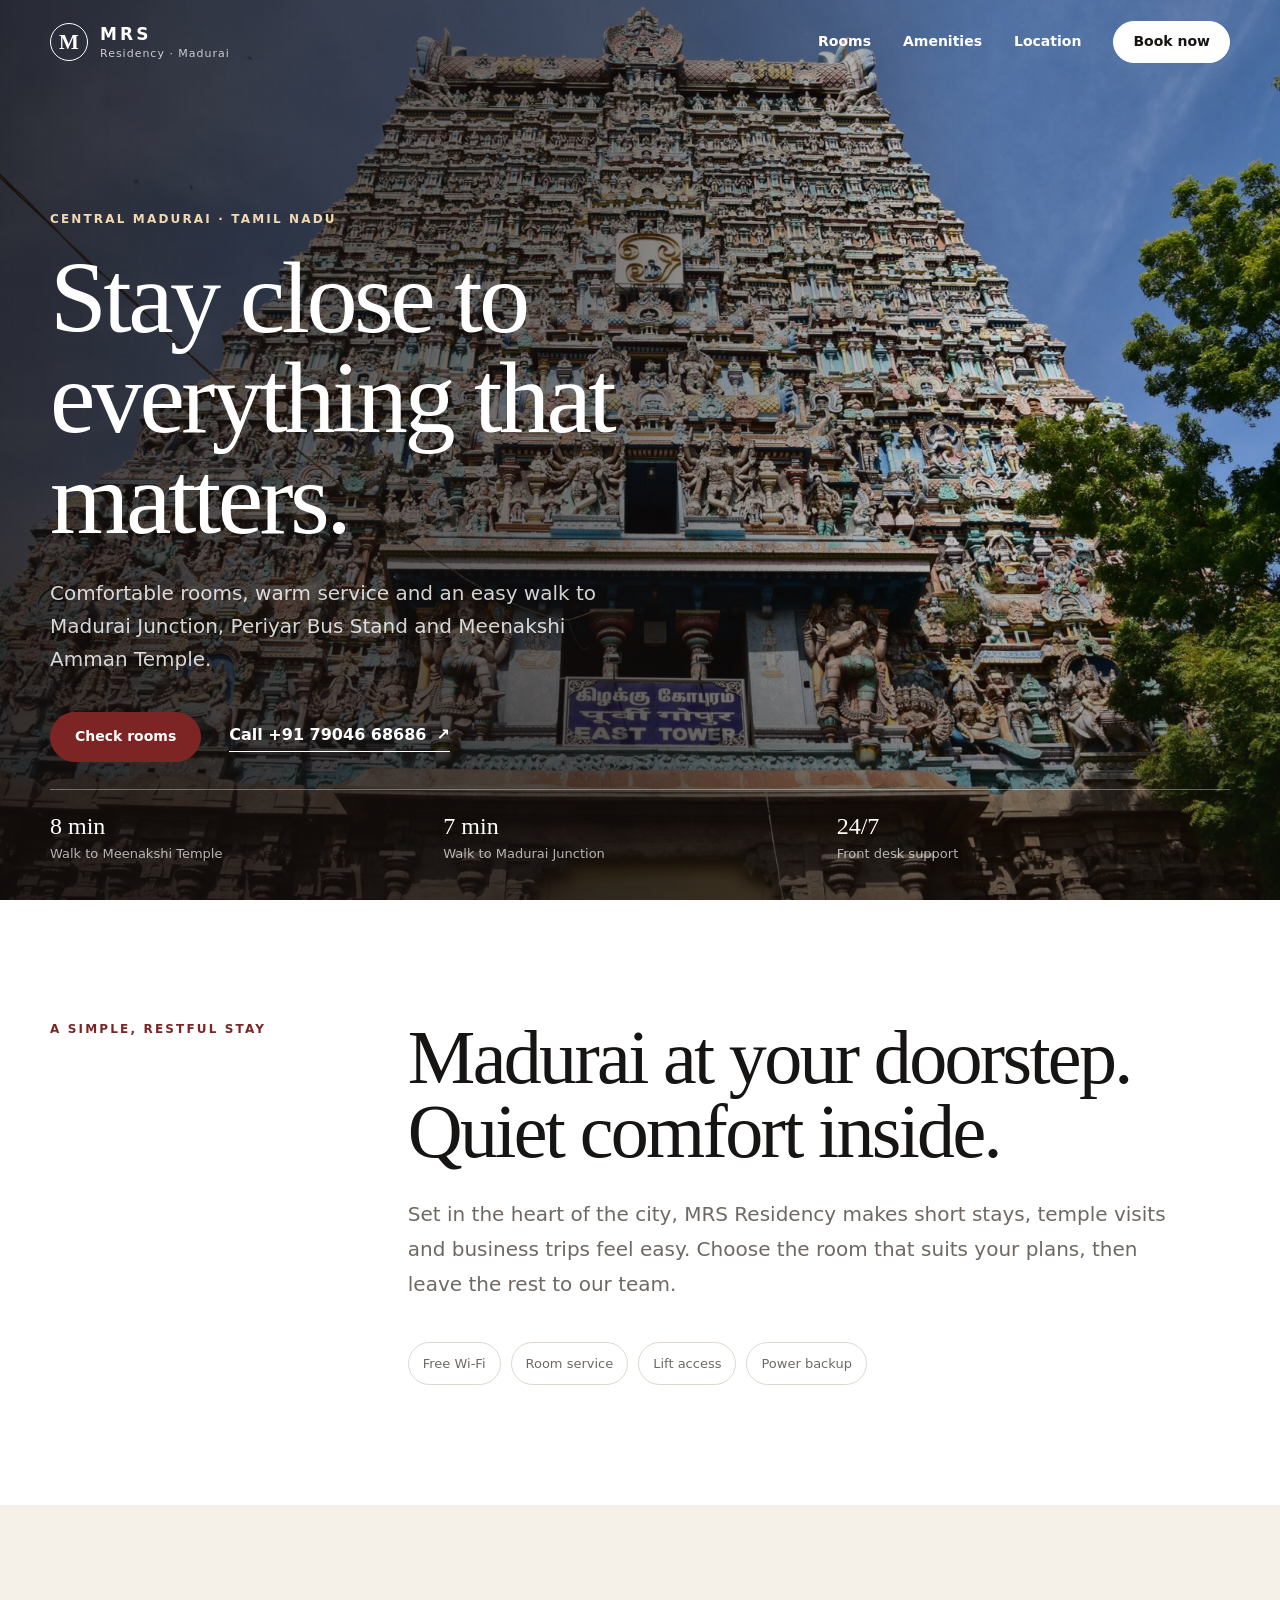
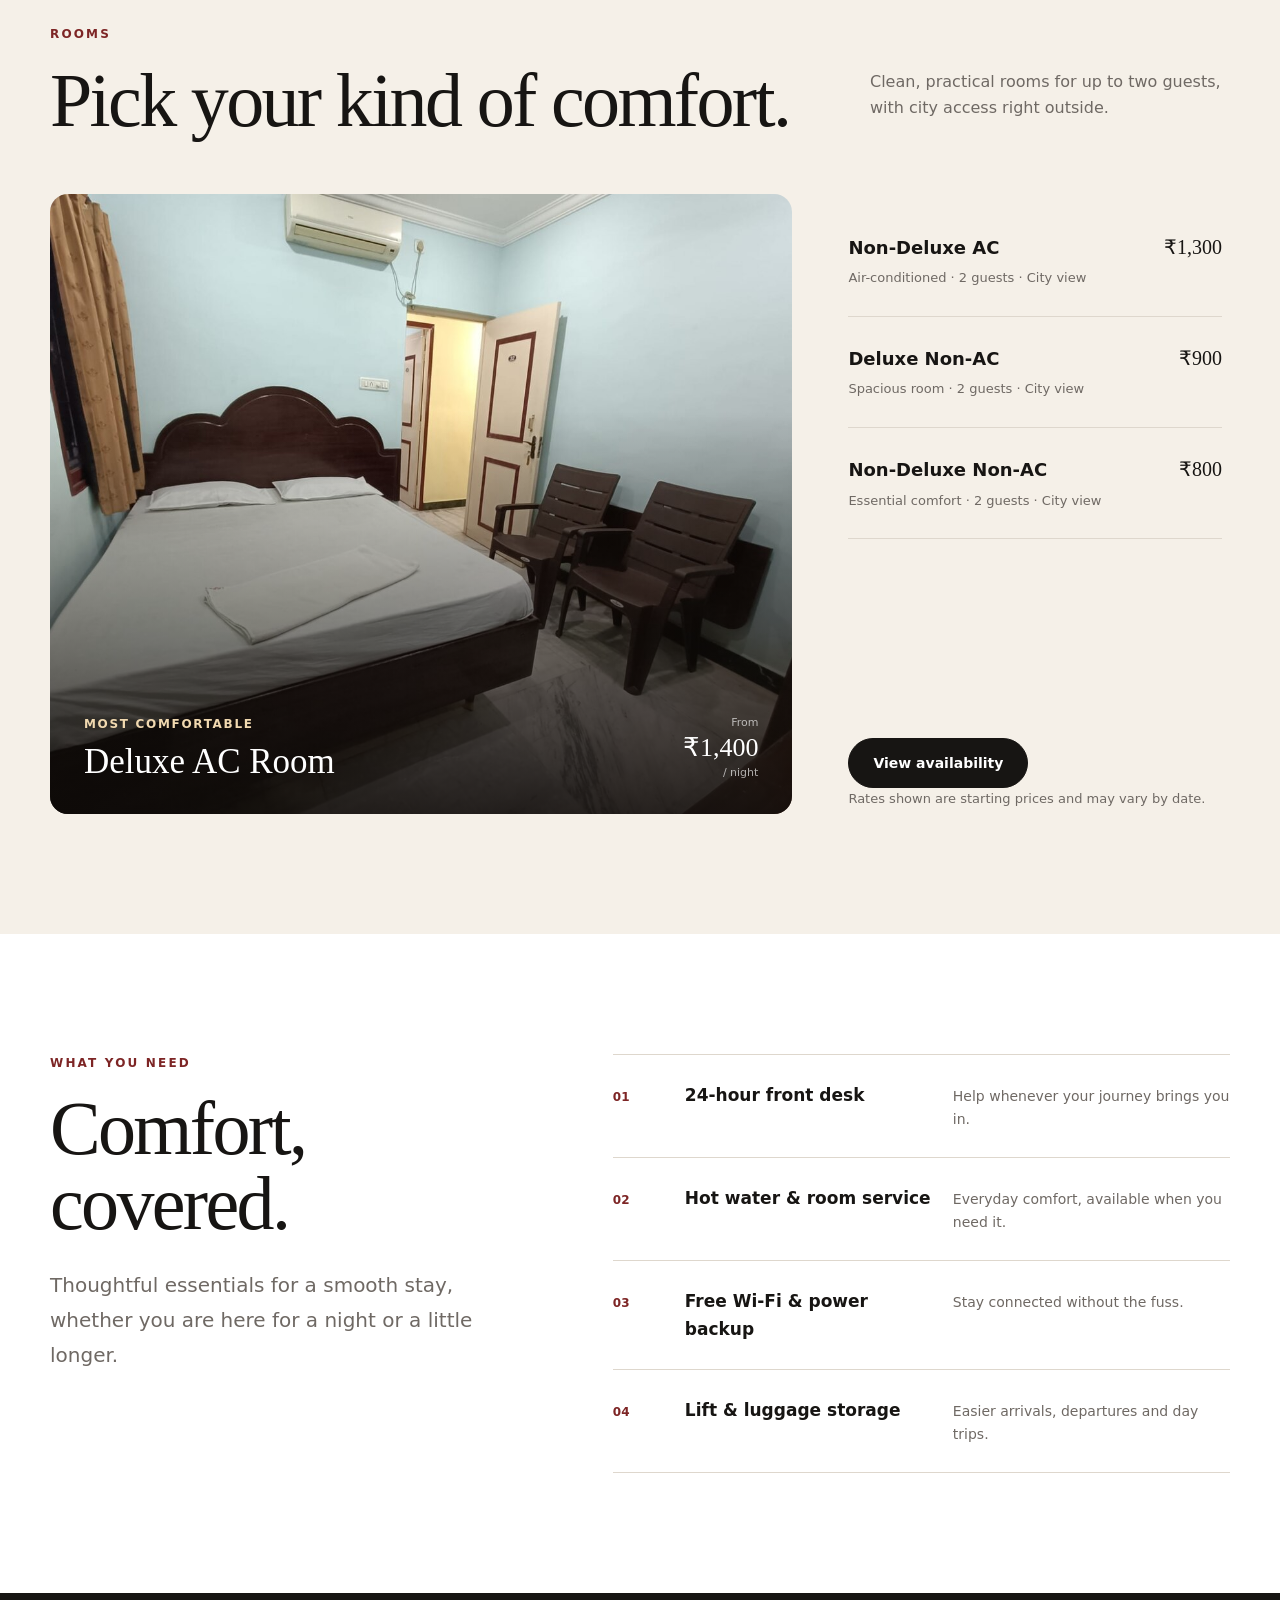
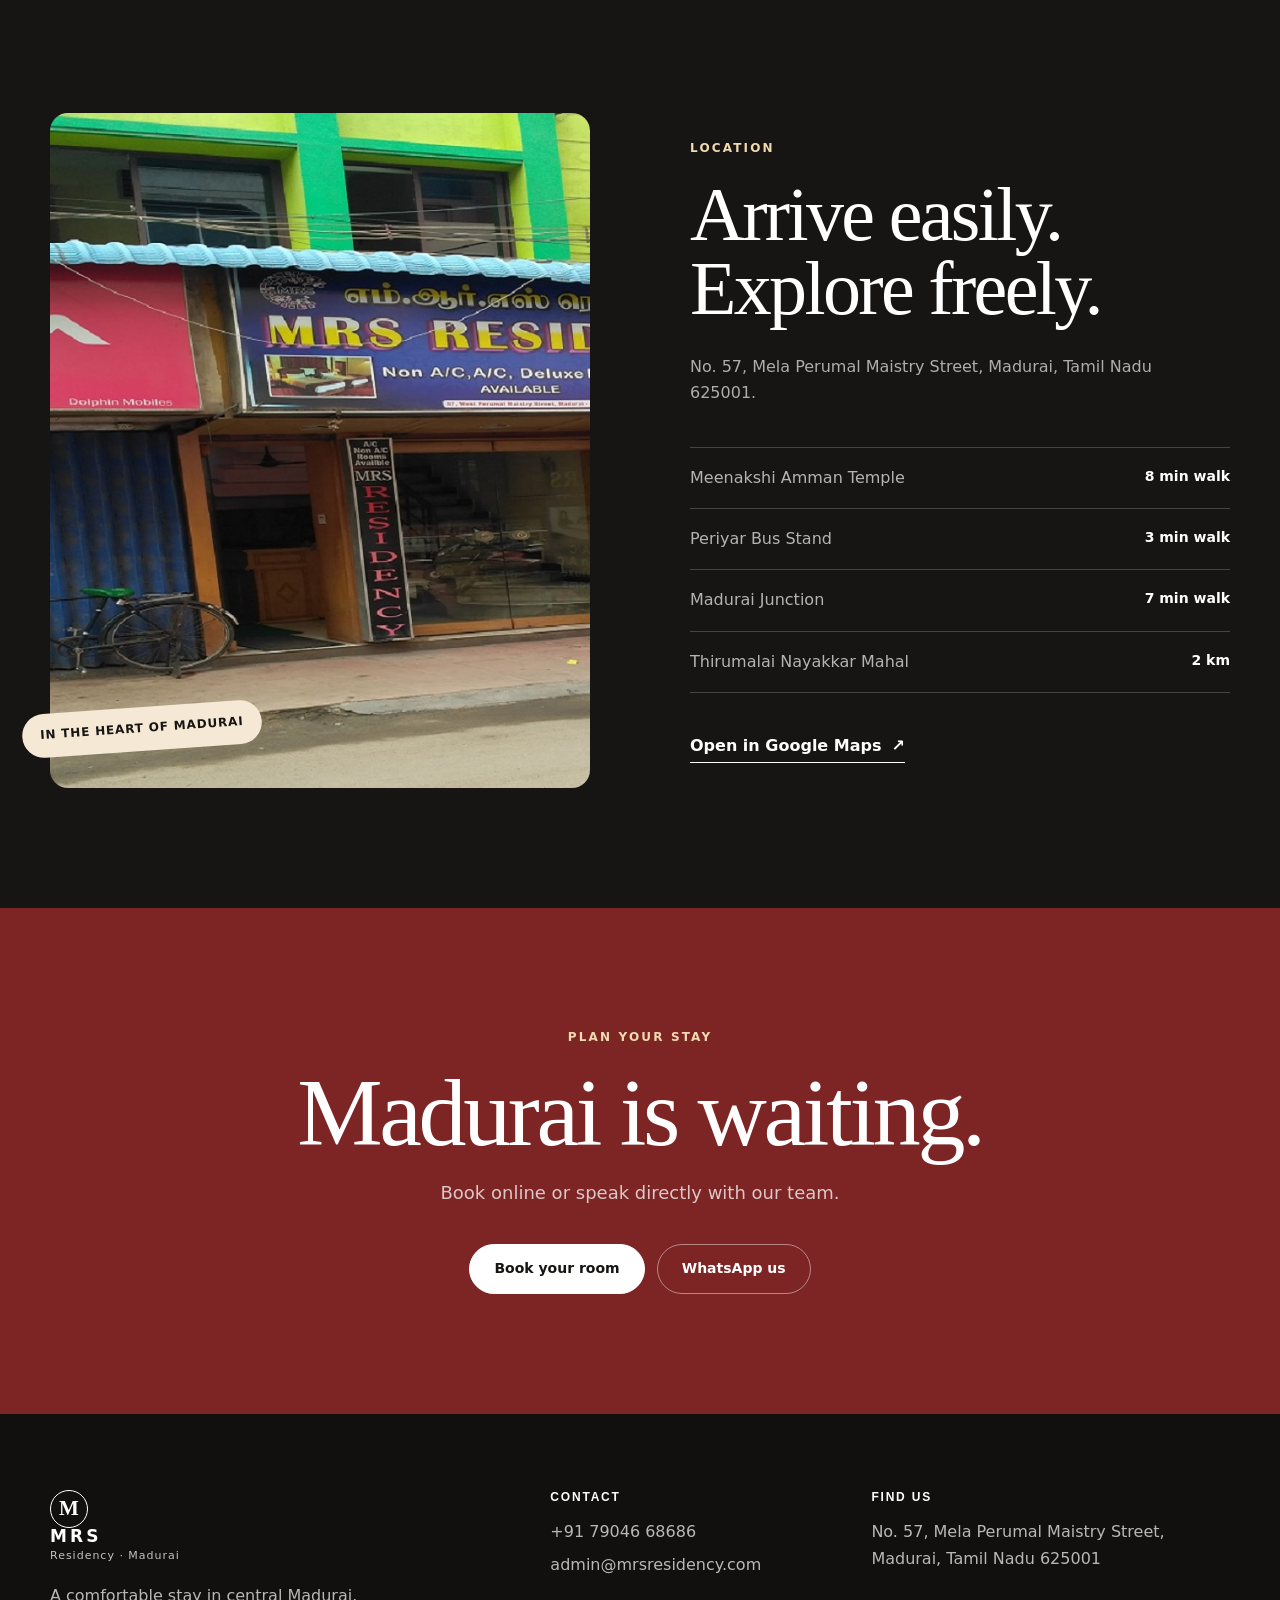
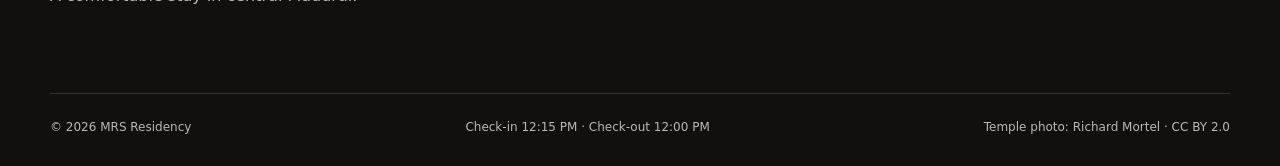
==== index.html @ 4eecc156 "Initial commit: MRS Residency website" ====
<!doctype html>
<html lang="en-IN">
<head>
  <meta charset="utf-8">
  <meta name="viewport" content="width=device-width, initial-scale=1">
  <title>MRS Residency Madurai | Hotel Near Meenakshi Temple & Railway Station</title>
  <meta name="description" content="Stay at MRS Residency in central Madurai, close to Meenakshi Amman Temple, Madurai Junction and Periyar Bus Stand. Comfortable AC and non-AC rooms with 24-hour front desk support.">
  <meta name="robots" content="index, follow, max-image-preview:large">
  <meta name="theme-color" content="#7d2525">
  <script>document.documentElement.classList.add('js')</script>
  <link rel="canonical" href="https://mrs-residency-madurai.vercel.app/">
  <link rel="preload" href="assets/madurai-temple.jpg" as="image" fetchpriority="high">
  <link rel="stylesheet" href="styles.css">
  <link rel="icon" type="image/svg+xml" href="data:image/svg+xml,%3Csvg xmlns='http://www.w3.org/2000/svg' viewBox='0 0 64 64'%3E%3Crect width='64' height='64' rx='14' fill='%237d2525'/%3E%3Cpath d='M14 45V19h7l11 15 11-15h7v26h-8V31L32 44 22 31v14z' fill='%23f6e9cd'/%3E%3C/svg%3E">
  <meta property="og:type" content="website">
  <meta property="og:title" content="MRS Residency Madurai">
  <meta property="og:description" content="A comfortable, convenient stay in the heart of Madurai.">
  <meta property="og:url" content="https://mrs-residency-madurai.vercel.app/">
  <meta name="twitter:card" content="summary">
  <script type="application/ld+json">
  {
    "@context": "https://schema.org",
    "@type": "Hotel",
    "name": "MRS Residency",
    "url": "https://mrs-residency-madurai.vercel.app/",
    "telephone": "+91-79046-68686",
    "email": "admin@mrsresidency.com",
    "priceRange": "₹800–₹1400",
    "address": {
      "@type": "PostalAddress",
      "streetAddress": "No. 57, Mela Perumal Maistry Street",
      "addressLocality": "Madurai",
      "addressRegion": "Tamil Nadu",
      "postalCode": "625001",
      "addressCountry": "IN"
    },
    "amenityFeature": [
      {"@type":"LocationFeatureSpecification","name":"Free Wi-Fi","value":true},
      {"@type":"LocationFeatureSpecification","name":"24-hour front desk","value":true},
      {"@type":"LocationFeatureSpecification","name":"Room service","value":true},
      {"@type":"LocationFeatureSpecification","name":"Power backup","value":true}
    ],
    "checkinTime": "12:15",
    "checkoutTime": "12:00"
  }
  </script>
</head>
<body>
  <a class="skip-link" href="#main">Skip to content</a>

  <header class="site-header" data-header>
    <div class="container nav-wrap">
      <a class="brand" href="#top" aria-label="MRS Residency home">
        <span class="brand-mark" aria-hidden="true">M</span>
        <span><strong>MRS</strong><small>Residency · Madurai</small></span>
      </a>
      <button class="menu-toggle" type="button" aria-expanded="false" aria-controls="site-nav">
        <span class="sr-only">Open menu</span>
        <span></span><span></span>
      </button>
      <nav id="site-nav" class="site-nav" aria-label="Main navigation">
        <a href="#rooms">Rooms</a>
        <a href="#amenities">Amenities</a>
        <a href="#location">Location</a>
        <a class="button button-small" href="https://bookings.mrsresidency.com" target="_blank" rel="noopener">Book now</a>
      </nav>
    </div>
  </header>

  <main id="main">
    <section id="top" class="hero" aria-labelledby="hero-title">
      <img class="hero-image" src="assets/madurai-temple.jpg" alt="Meenakshi Amman Temple in Madurai" width="1800" height="1198" fetchpriority="high">
      <div class="hero-shade"></div>
      <div class="container hero-content">
        <p class="eyebrow">Central Madurai · Tamil Nadu</p>
        <h1 id="hero-title">Stay close to<br>everything that matters.</h1>
        <p class="hero-copy">Comfortable rooms, warm service and an easy walk to Madurai Junction, Periyar Bus Stand and Meenakshi Amman Temple.</p>
        <div class="hero-actions">
          <a class="button" href="https://bookings.mrsresidency.com" target="_blank" rel="noopener">Check rooms</a>
          <a class="text-link light" href="tel:+917904668686">Call +91 79046 68686 <span aria-hidden="true">↗</span></a>
        </div>
      </div>
      <div class="container quick-facts" aria-label="Hotel highlights">
        <div><strong>8 min</strong><span>Walk to Meenakshi Temple</span></div>
        <div><strong>7 min</strong><span>Walk to Madurai Junction</span></div>
        <div><strong>24/7</strong><span>Front desk support</span></div>
      </div>
    </section>

    <section class="intro section">
      <div class="container intro-grid">
        <div class="section-kicker reveal">A simple, restful stay</div>
        <div class="reveal">
          <h2>Madurai at your doorstep.<br>Quiet comfort inside.</h2>
          <p class="lead">Set in the heart of the city, MRS Residency makes short stays, temple visits and business trips feel easy. Choose the room that suits your plans, then leave the rest to our team.</p>
          <div class="mini-amenities" aria-label="Popular amenities">
            <span>Free Wi-Fi</span><span>Room service</span><span>Lift access</span><span>Power backup</span>
          </div>
        </div>
      </div>
    </section>

    <section id="rooms" class="rooms section section-tint" aria-labelledby="rooms-title">
      <div class="container">
        <div class="section-heading reveal">
          <div>
            <p class="section-kicker">Rooms</p>
            <h2 id="rooms-title">Pick your kind of comfort.</h2>
          </div>
          <p>Clean, practical rooms for up to two guests, with city access right outside.</p>
        </div>
        <div class="room-layout">
          <article class="room-feature reveal">
            <img src="assets/mrs-residency-room.jpg" alt="A clean guest room at MRS Residency" width="1200" height="960" loading="lazy">
            <div class="room-feature-copy">
              <div>
                <p class="room-label">Most comfortable</p>
                <h3>Deluxe AC Room</h3>
              </div>
              <div class="room-price"><span>From</span><strong>₹1,400</strong><span>/ night</span></div>
            </div>
          </article>
          <div class="room-list reveal">
            <article>
              <div><h3>Non-Deluxe AC</h3><p>Air-conditioned · 2 guests · City view</p></div>
              <strong>₹1,300</strong>
            </article>
            <article>
              <div><h3>Deluxe Non-AC</h3><p>Spacious room · 2 guests · City view</p></div>
              <strong>₹900</strong>
            </article>
            <article>
              <div><h3>Non-Deluxe Non-AC</h3><p>Essential comfort · 2 guests · City view</p></div>
              <strong>₹800</strong>
            </article>
            <a class="button button-dark" href="https://bookings.mrsresidency.com" target="_blank" rel="noopener">View availability</a>
            <p class="rate-note">Rates shown are starting prices and may vary by date.</p>
          </div>
        </div>
      </div>
    </section>

    <section id="amenities" class="section" aria-labelledby="amenities-title">
      <div class="container amenities-grid">
        <div class="reveal">
          <p class="section-kicker">What you need</p>
          <h2 id="amenities-title">Comfort, covered.</h2>
          <p class="lead compact">Thoughtful essentials for a smooth stay, whether you are here for a night or a little longer.</p>
        </div>
        <div class="amenity-list reveal">
          <div><span>01</span><h3>24-hour front desk</h3><p>Help whenever your journey brings you in.</p></div>
          <div><span>02</span><h3>Hot water & room service</h3><p>Everyday comfort, available when you need it.</p></div>
          <div><span>03</span><h3>Free Wi-Fi & power backup</h3><p>Stay connected without the fuss.</p></div>
          <div><span>04</span><h3>Lift & luggage storage</h3><p>Easier arrivals, departures and day trips.</p></div>
        </div>
      </div>
    </section>

    <section id="location" class="location section" aria-labelledby="location-title">
      <div class="container location-grid">
        <div class="location-photo reveal">
          <img src="assets/mrs-residency-exterior.jpg" alt="Street-facing entrance of MRS Residency in central Madurai" width="1200" height="800" loading="lazy">
          <span>In the heart of Madurai</span>
        </div>
        <div class="location-copy reveal">
          <p class="section-kicker">Location</p>
          <h2 id="location-title">Arrive easily.<br>Explore freely.</h2>
          <p>No. 57, Mela Perumal Maistry Street, Madurai, Tamil Nadu 625001.</p>
          <div class="distance-list">
            <div><span>Meenakshi Amman Temple</span><strong>8 min walk</strong></div>
            <div><span>Periyar Bus Stand</span><strong>3 min walk</strong></div>
            <div><span>Madurai Junction</span><strong>7 min walk</strong></div>
            <div><span>Thirumalai Nayakkar Mahal</span><strong>2 km</strong></div>
          </div>
          <a class="text-link" href="https://www.google.com/maps/search/?api=1&query=MRS+Residency+57+Mela+Perumal+Maistry+Street+Madurai" target="_blank" rel="noopener">Open in Google Maps <span aria-hidden="true">↗</span></a>
        </div>
      </div>
    </section>

    <section class="cta section">
      <div class="container cta-inner reveal">
        <p class="section-kicker">Plan your stay</p>
        <h2>Madurai is waiting.</h2>
        <p>Book online or speak directly with our team.</p>
        <div class="cta-actions">
          <a class="button" href="https://bookings.mrsresidency.com" target="_blank" rel="noopener">Book your room</a>
          <a class="button button-ghost" href="https://wa.me/917904668686?text=Hello%20MRS%20Residency%2C%20I%27d%20like%20to%20check%20room%20availability." target="_blank" rel="noopener">WhatsApp us</a>
        </div>
      </div>
    </section>
  </main>

  <footer class="site-footer">
    <div class="container footer-grid">
      <div>
        <a class="brand brand-footer" href="#top"><span class="brand-mark">M</span><span><strong>MRS</strong><small>Residency · Madurai</small></span></a>
        <p>A comfortable stay in central Madurai.</p>
      </div>
      <div><h2>Contact</h2><a href="tel:+917904668686">+91 79046 68686</a><a href="mailto:admin@mrsresidency.com">admin@mrsresidency.com</a></div>
      <div><h2>Find us</h2><p>No. 57, Mela Perumal Maistry Street,<br>Madurai, Tamil Nadu 625001</p></div>
    </div>
    <div class="container footer-bottom">
      <span>© <span data-year></span> MRS Residency</span>
      <span>Check-in 12:15 PM · Check-out 12:00 PM</span>
      <a href="https://commons.wikimedia.org/wiki/File:Meenakshi_Temple,_madurai,_eastern_gopuram_(2)_(36857595253).jpg" target="_blank" rel="noopener">Temple photo: Richard Mortel · CC BY 2.0</a>
    </div>
  </footer>

  <div class="mobile-book">
    <a href="tel:+917904668686">Call</a>
    <a href="https://bookings.mrsresidency.com" target="_blank" rel="noopener">Book now</a>
  </div>
  <script src="script.js" defer></script>
</body>
</html>
---- styles.css ----
:root {
  --ink: #171513;
  --muted: #6f6964;
  --paper: #ffffff;
  --warm: #f5f0e8;
  --line: #ded7cd;
  --brand: #7d2525;
  --brand-dark: #5b1919;
  --gold: #d5aa66;
  --radius: 18px;
  --container: min(1180px, calc(100% - 40px));
}

* { box-sizing: border-box; }
html { scroll-behavior: smooth; }
body { margin: 0; color: var(--ink); background: var(--paper); font-family: Inter, ui-sans-serif, system-ui, -apple-system, BlinkMacSystemFont, "Segoe UI", sans-serif; font-size: 16px; line-height: 1.65; }
body.menu-open { overflow: hidden; }
img { display: block; width: 100%; height: auto; }
a { color: inherit; text-decoration: none; }
button, a { -webkit-tap-highlight-color: transparent; }
button:focus-visible, a:focus-visible { outline: 3px solid var(--gold); outline-offset: 4px; }
.container { width: var(--container); margin-inline: auto; }
.sr-only { position: absolute; width: 1px; height: 1px; padding: 0; margin: -1px; overflow: hidden; clip: rect(0,0,0,0); white-space: nowrap; border: 0; }
.skip-link { position: fixed; z-index: 1000; left: 16px; top: 16px; transform: translateY(-160%); padding: 10px 14px; color: white; background: var(--brand); border-radius: 6px; }
.skip-link:focus { transform: translateY(0); }

.site-header { position: fixed; inset: 0 0 auto; z-index: 100; color: white; transition: background .3s ease, color .3s ease, box-shadow .3s ease; }
.site-header.scrolled { background: rgba(255,255,255,.94); color: var(--ink); box-shadow: 0 1px 0 rgba(23,21,19,.1); backdrop-filter: blur(16px); }
.nav-wrap { min-height: 84px; display: flex; align-items: center; justify-content: space-between; }
.brand { display: inline-flex; align-items: center; gap: 12px; line-height: 1; }
.brand-mark { width: 38px; height: 38px; display: grid; place-items: center; border: 1px solid currentColor; border-radius: 50%; font: 600 21px/1 Georgia, serif; }
.brand strong { display: block; font-size: 17px; letter-spacing: .18em; }
.brand small { display: block; margin-top: 5px; font-size: 11px; letter-spacing: .09em; opacity: .75; }
.site-nav { display: flex; align-items: center; gap: 32px; font-size: 14px; font-weight: 600; }
.site-nav > a:not(.button) { position: relative; }
.site-nav > a:not(.button)::after { content: ""; position: absolute; left: 0; right: 100%; bottom: -7px; height: 1px; background: currentColor; transition: right .25s ease; }
.site-nav > a:hover::after { right: 0; }
.menu-toggle { display: none; border: 0; background: transparent; color: inherit; }

.button { min-height: 50px; display: inline-flex; align-items: center; justify-content: center; padding: 0 24px; border: 1px solid var(--brand); border-radius: 999px; color: white; background: var(--brand); font-size: 14px; font-weight: 700; transition: transform .25s ease, background .25s ease, border-color .25s ease; }
.button:hover { transform: translateY(-2px); background: var(--brand-dark); border-color: var(--brand-dark); }
.button-small { min-height: 42px; padding-inline: 19px; color: var(--ink); background: white; border-color: white; }
.site-header.scrolled .button-small { color: white; background: var(--brand); border-color: var(--brand); }
.button-dark { width: fit-content; background: var(--ink); border-color: var(--ink); }
.button-ghost { background: transparent; border-color: rgba(255,255,255,.45); }
.text-link { display: inline-flex; align-items: center; gap: 10px; font-weight: 700; border-bottom: 1px solid currentColor; padding-bottom: 2px; }
.text-link span { transition: transform .2s ease; }
.text-link:hover span { transform: translate(3px,-3px); }
.text-link.light { color: white; }

.hero { position: relative; min-height: 820px; height: 100svh; max-height: 980px; display: flex; align-items: center; color: white; overflow: hidden; background: #2a211d; }
.hero-image, .hero-shade { position: absolute; inset: 0; width: 100%; height: 100%; }
.hero-image { object-fit: cover; object-position: center; transform: scale(1.03); animation: hero-in 1.4s cubic-bezier(.2,.7,.2,1) both; }
.hero-shade { background: linear-gradient(90deg, rgba(18,13,12,.8) 0%, rgba(18,13,12,.55) 48%, rgba(18,13,12,.16) 78%), linear-gradient(0deg, rgba(18,13,12,.55), transparent 44%); }
.hero-content { position: relative; z-index: 2; padding-top: 72px; }
.eyebrow, .section-kicker { margin: 0 0 18px; color: var(--brand); font-size: 12px; font-weight: 800; letter-spacing: .18em; text-transform: uppercase; }
.hero .eyebrow { color: #f1d9b0; }
h1, h2, h3, p { margin-top: 0; }
h1, h2 { font-family: Georgia, "Times New Roman", serif; font-weight: 500; letter-spacing: -.035em; line-height: .98; }
h1 { max-width: 880px; margin-bottom: 28px; font-size: clamp(56px, 8vw, 108px); }
.hero-copy { max-width: 590px; margin-bottom: 36px; color: rgba(255,255,255,.82); font-size: clamp(17px, 2vw, 20px); line-height: 1.65; }
.hero-actions { display: flex; align-items: center; gap: 28px; }
.quick-facts { position: absolute; z-index: 2; left: 50%; bottom: 36px; transform: translateX(-50%); display: grid; grid-template-columns: repeat(3, 1fr); border-top: 1px solid rgba(255,255,255,.35); }
.quick-facts div { padding: 22px 28px 0 0; display: grid; gap: 2px; }
.quick-facts strong { font: 500 24px/1.2 Georgia, serif; }
.quick-facts span { color: rgba(255,255,255,.68); font-size: 13px; }
@keyframes hero-in { from { opacity: 0; transform: scale(1.09); } to { opacity: 1; transform: scale(1.03); } }

.section { padding-block: 120px; }
.section-tint { background: var(--warm); }
.intro-grid { display: grid; grid-template-columns: .7fr 2fr; gap: 70px; }
h2 { margin-bottom: 28px; font-size: clamp(46px, 6vw, 76px); }
.lead { max-width: 790px; color: var(--muted); font-size: 20px; line-height: 1.75; }
.lead.compact { max-width: 500px; }
.mini-amenities { margin-top: 40px; display: flex; flex-wrap: wrap; gap: 10px; }
.mini-amenities span { padding: 10px 14px; border: 1px solid var(--line); border-radius: 999px; color: var(--muted); font-size: 13px; }

.section-heading { margin-bottom: 56px; display: flex; align-items: end; justify-content: space-between; gap: 40px; }
.section-heading h2 { margin-bottom: 0; }
.section-heading > p { max-width: 360px; color: var(--muted); }
.room-layout { display: grid; grid-template-columns: 1.45fr .8fr; gap: 28px; align-items: stretch; }
.room-feature { min-height: 620px; position: relative; border-radius: var(--radius); overflow: hidden; background: #312823; }
.room-feature::after { content: ""; position: absolute; inset: 35% 0 0; background: linear-gradient(transparent, rgba(14,10,8,.85)); }
.room-feature img { height: 100%; object-fit: cover; transition: transform .8s cubic-bezier(.2,.8,.2,1); }
.room-feature:hover img { transform: scale(1.035); }
.room-feature-copy { position: absolute; z-index: 2; inset: auto 34px 32px; display: flex; justify-content: space-between; align-items: end; color: white; }
.room-label { margin-bottom: 8px; color: #f1d9b0; font-size: 12px; font-weight: 800; letter-spacing: .14em; text-transform: uppercase; }
.room-feature h3 { margin-bottom: 0; font: 500 35px/1.1 Georgia, serif; }
.room-price { text-align: right; display: grid; }
.room-price span { color: rgba(255,255,255,.65); font-size: 11px; }
.room-price strong { font: 500 26px/1.2 Georgia, serif; }
.room-list { padding: 12px 8px 4px 28px; display: flex; flex-direction: column; }
.room-list article { padding: 27px 0; display: flex; justify-content: space-between; gap: 20px; border-bottom: 1px solid var(--line); }
.room-list h3 { margin-bottom: 5px; font-size: 18px; }
.room-list p { margin: 0; color: var(--muted); font-size: 13px; }
.room-list article > strong { white-space: nowrap; font: 500 20px/1.4 Georgia, serif; }
.room-list .button { margin-top: auto; }
.rate-note { margin: 12px 0 0; color: var(--muted); font-size: 12px; }

.amenities-grid { display: grid; grid-template-columns: .9fr 1.2fr; gap: 100px; }
.amenity-list { border-top: 1px solid var(--line); }
.amenity-list > div { padding: 26px 0; display: grid; grid-template-columns: 56px 1fr 1.1fr; gap: 16px; align-items: baseline; border-bottom: 1px solid var(--line); }
.amenity-list span { color: var(--brand); font-size: 12px; font-weight: 800; }
.amenity-list h3 { margin: 0; font-size: 17px; }
.amenity-list p { margin: 0; color: var(--muted); font-size: 14px; }

.location { color: white; background: var(--ink); overflow: hidden; }
.location-grid { display: grid; grid-template-columns: 1fr 1fr; gap: 100px; align-items: center; }
.location-photo { position: relative; }
.location-photo img { aspect-ratio: 4/5; object-fit: cover; border-radius: var(--radius); }
.location-photo span { position: absolute; left: -28px; bottom: 38px; padding: 12px 18px; color: var(--ink); background: #f5e9d5; border-radius: 999px; font-size: 12px; font-weight: 800; letter-spacing: .07em; text-transform: uppercase; transform: rotate(-4deg); }
.location-copy .section-kicker { color: #f1d9b0; }
.location-copy > p:not(.section-kicker) { max-width: 500px; color: rgba(255,255,255,.65); }
.distance-list { margin: 40px 0; border-top: 1px solid rgba(255,255,255,.2); }
.distance-list div { padding: 17px 0; display: flex; justify-content: space-between; gap: 24px; border-bottom: 1px solid rgba(255,255,255,.2); }
.distance-list span { color: rgba(255,255,255,.68); }
.distance-list strong { font-size: 14px; }

.cta { text-align: center; background: var(--brand); color: white; }
.cta-inner { max-width: 900px; }
.cta .section-kicker { color: #f1d9b0; }
.cta h2 { margin-bottom: 18px; font-size: clamp(54px, 8vw, 96px); }
.cta p:not(.section-kicker) { color: rgba(255,255,255,.74); font-size: 18px; }
.cta-actions { margin-top: 36px; display: flex; justify-content: center; gap: 12px; }
.cta .button:not(.button-ghost) { color: var(--ink); background: white; border-color: white; }

.site-footer { padding: 76px 0 28px; color: rgba(255,255,255,.7); background: #11100f; }
.footer-grid { display: grid; grid-template-columns: 1.2fr .7fr 1fr; gap: 70px; }
.brand-footer { color: white; }
.footer-grid > div:first-child > p { margin-top: 22px; }
.footer-grid h2 { margin-bottom: 15px; color: white; font: 700 12px/1.2 Inter, sans-serif; letter-spacing: .15em; text-transform: uppercase; }
.footer-grid a { display: block; width: fit-content; margin-bottom: 6px; }
.footer-grid a:hover { color: white; }
.footer-bottom { margin-top: 68px; padding-top: 24px; display: flex; justify-content: space-between; gap: 20px; border-top: 1px solid rgba(255,255,255,.14); font-size: 12px; }
.mobile-book { display: none; }

.reveal { opacity: 1; transform: none; }
.js .reveal { opacity: 0; transform: translateY(28px); transition: opacity .7s ease, transform .7s cubic-bezier(.2,.7,.2,1); }
.js .reveal.visible { opacity: 1; transform: translateY(0); }

@media (max-width: 900px) {
  :root { --container: min(100% - 32px, 720px); }
  .section { padding-block: 88px; }
  .nav-wrap { min-height: 72px; }
  .site-nav { gap: 10px; font-size: 12px; }
  .site-nav > a:not(.button) { display: none; }
  .js .menu-toggle { width: 44px; height: 44px; display: grid; place-content: center; gap: 6px; }
  .menu-toggle span:not(.sr-only) { width: 23px; height: 2px; background: currentColor; transition: transform .25s ease; }
  .menu-toggle[aria-expanded="true"] span:nth-child(2) { transform: translateY(4px) rotate(45deg); }
  .menu-toggle[aria-expanded="true"] span:nth-child(3) { transform: translateY(-4px) rotate(-45deg); }
  .js .site-nav { position: fixed; inset: 72px 0 0; padding: 36px 24px; display: flex; flex-direction: column; align-items: stretch; gap: 0; color: var(--ink); background: white; transform: translateX(100%); transition: transform .3s ease; }
  .js .site-nav.open { transform: translateX(0); }
  .js .site-nav > a { display: block; padding: 20px 0; border-bottom: 1px solid var(--line); font-size: 20px; }
  .js .site-nav .button { margin-top: 18px; color: white; }
  .hero { min-height: 740px; }
  .hero-shade { background: linear-gradient(90deg, rgba(18,13,12,.8), rgba(18,13,12,.3)), linear-gradient(0deg, rgba(18,13,12,.65), transparent 48%); }
  .quick-facts { bottom: 28px; }
  .quick-facts div { padding-right: 12px; }
  .quick-facts strong { font-size: 20px; }
  .quick-facts span { font-size: 11px; line-height: 1.4; }
  .intro-grid, .amenities-grid, .location-grid { grid-template-columns: 1fr; gap: 44px; }
  .room-layout { grid-template-columns: 1fr; }
  .room-list { min-height: 490px; padding: 0; }
  .location-grid { gap: 68px; }
  .location-photo { max-width: 580px; }
  .footer-grid { grid-template-columns: 1fr 1fr; }
  .footer-grid > div:first-child { grid-column: 1 / -1; }
}

@media (max-width: 600px) {
  body { padding-bottom: 65px; }
  .brand strong { font-size: 15px; }
  .hero { min-height: 720px; max-height: 860px; }
  .hero-content { padding-top: 40px; }
  h1 { font-size: clamp(51px, 15vw, 70px); }
  .hero-copy { font-size: 16px; }
  .hero-actions { align-items: flex-start; flex-direction: column; gap: 20px; }
  .quick-facts { grid-template-columns: repeat(3, 1fr); }
  .quick-facts div { padding-top: 16px; }
  .quick-facts strong { font-size: 17px; }
  .quick-facts span { display: none; }
  h2 { font-size: clamp(42px, 13vw, 58px); }
  .section-heading { align-items: start; flex-direction: column; }
  .section-heading > p { margin-bottom: 0; }
  .room-feature { min-height: 500px; }
  .room-feature-copy { inset: auto 22px 22px; align-items: start; flex-direction: column; gap: 18px; }
  .room-feature h3 { font-size: 30px; }
  .room-price { text-align: left; display: flex; align-items: baseline; gap: 6px; }
  .amenity-list > div { grid-template-columns: 38px 1fr; }
  .amenity-list p { grid-column: 2; }
  .location-photo span { left: -8px; }
  .distance-list div { flex-direction: column; gap: 2px; }
  .cta-actions { flex-direction: column; }
  .footer-grid { grid-template-columns: 1fr; gap: 34px; }
  .footer-grid > div:first-child { grid-column: auto; }
  .footer-bottom { align-items: start; flex-direction: column; }
  .mobile-book { position: fixed; z-index: 90; inset: auto 0 0; height: 65px; display: grid; grid-template-columns: 1fr 1.4fr; background: white; box-shadow: 0 -8px 30px rgba(0,0,0,.12); }
  .mobile-book a { display: grid; place-items: center; font-size: 14px; font-weight: 800; }
  .mobile-book a:last-child { color: white; background: var(--brand); }
}

@media (prefers-reduced-motion: reduce) {
  html { scroll-behavior: auto; }
  *, *::before, *::after { animation-duration: .01ms !important; animation-iteration-count: 1 !important; transition-duration: .01ms !important; }
  .js .reveal { opacity: 1; transform: none; }
}
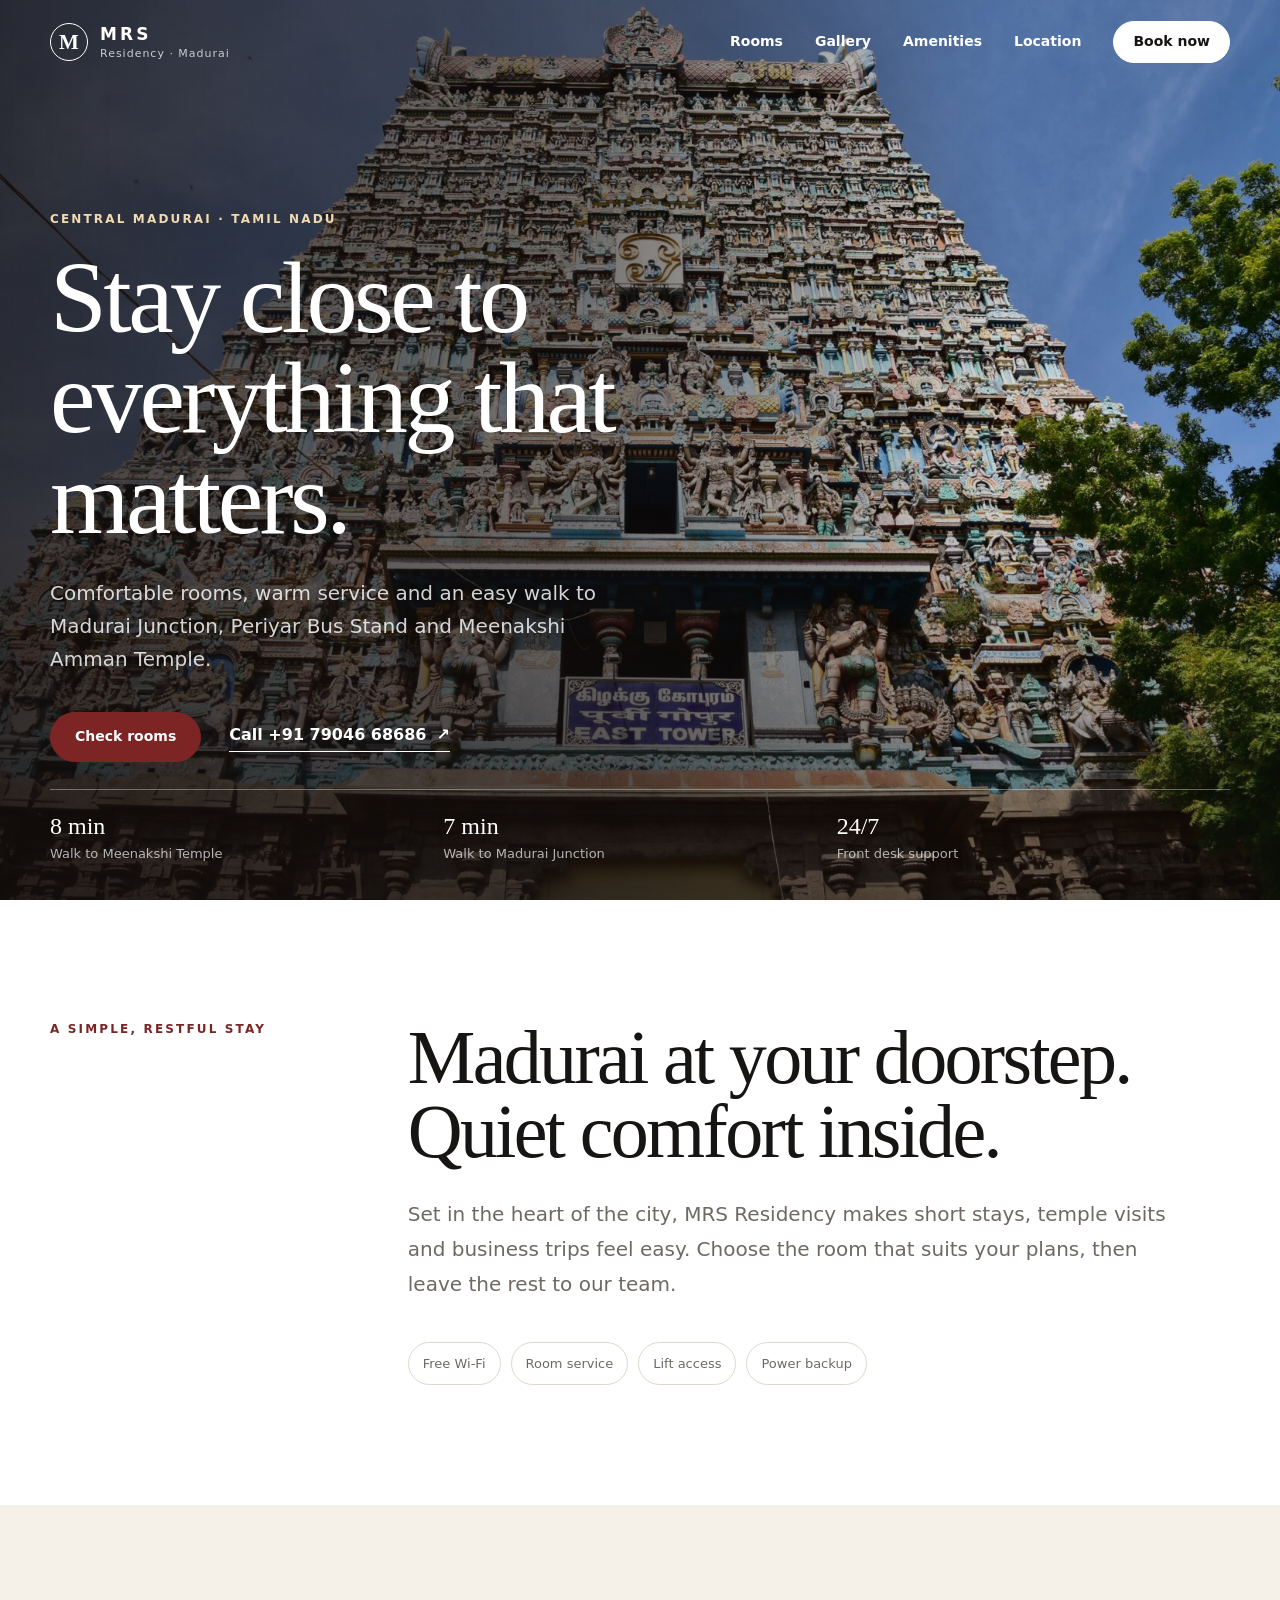
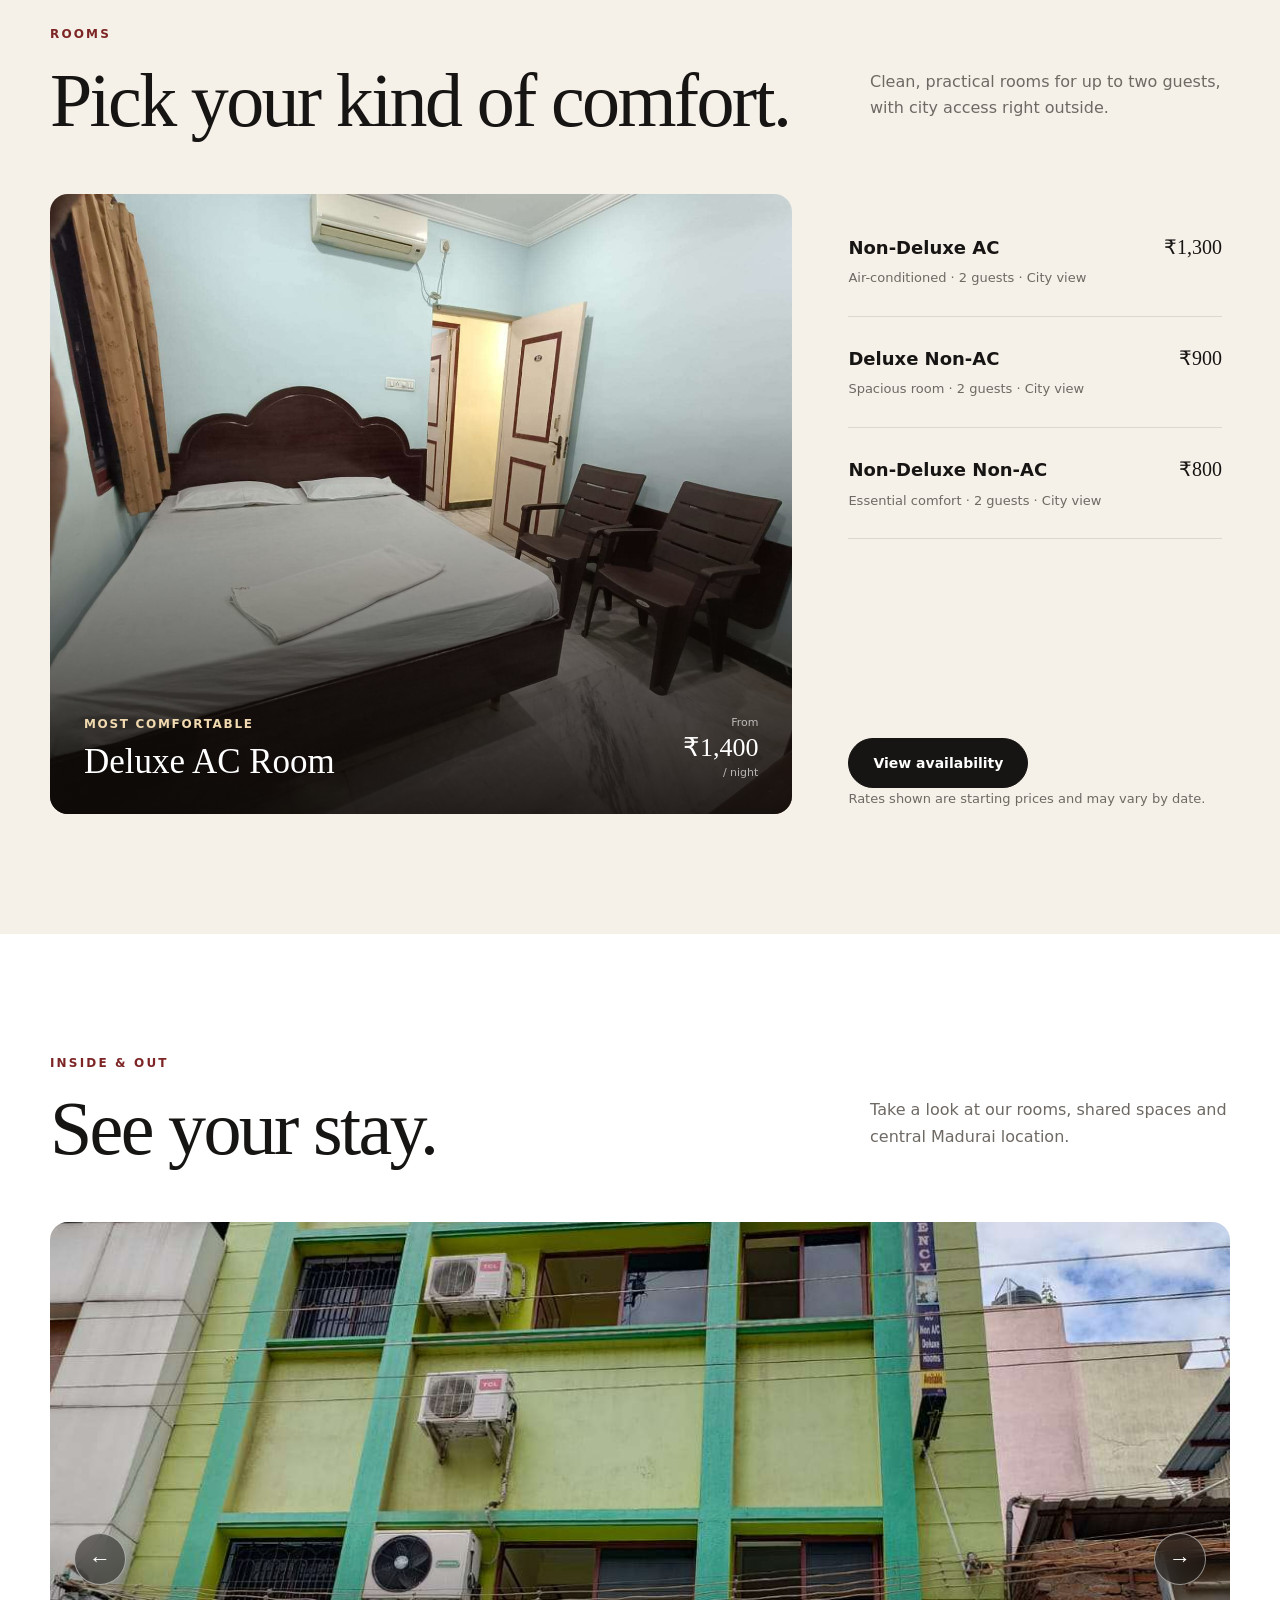
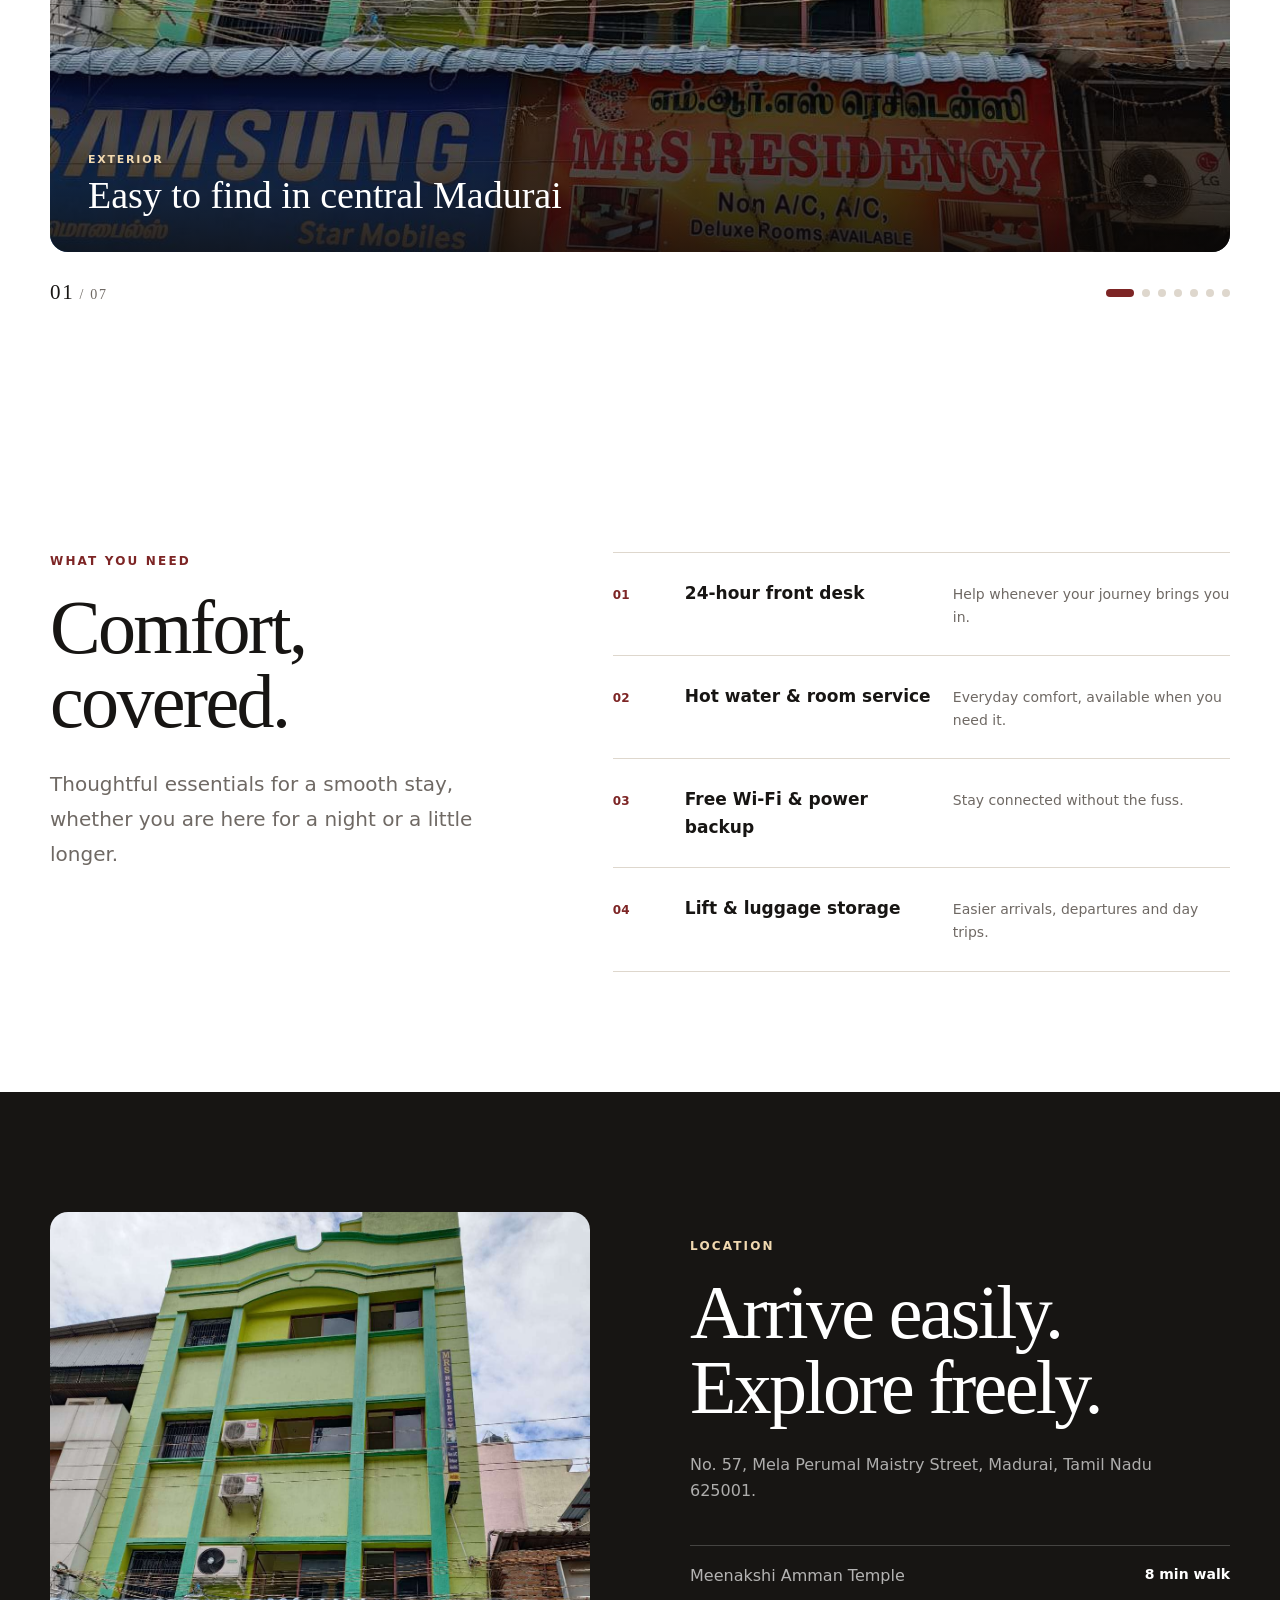
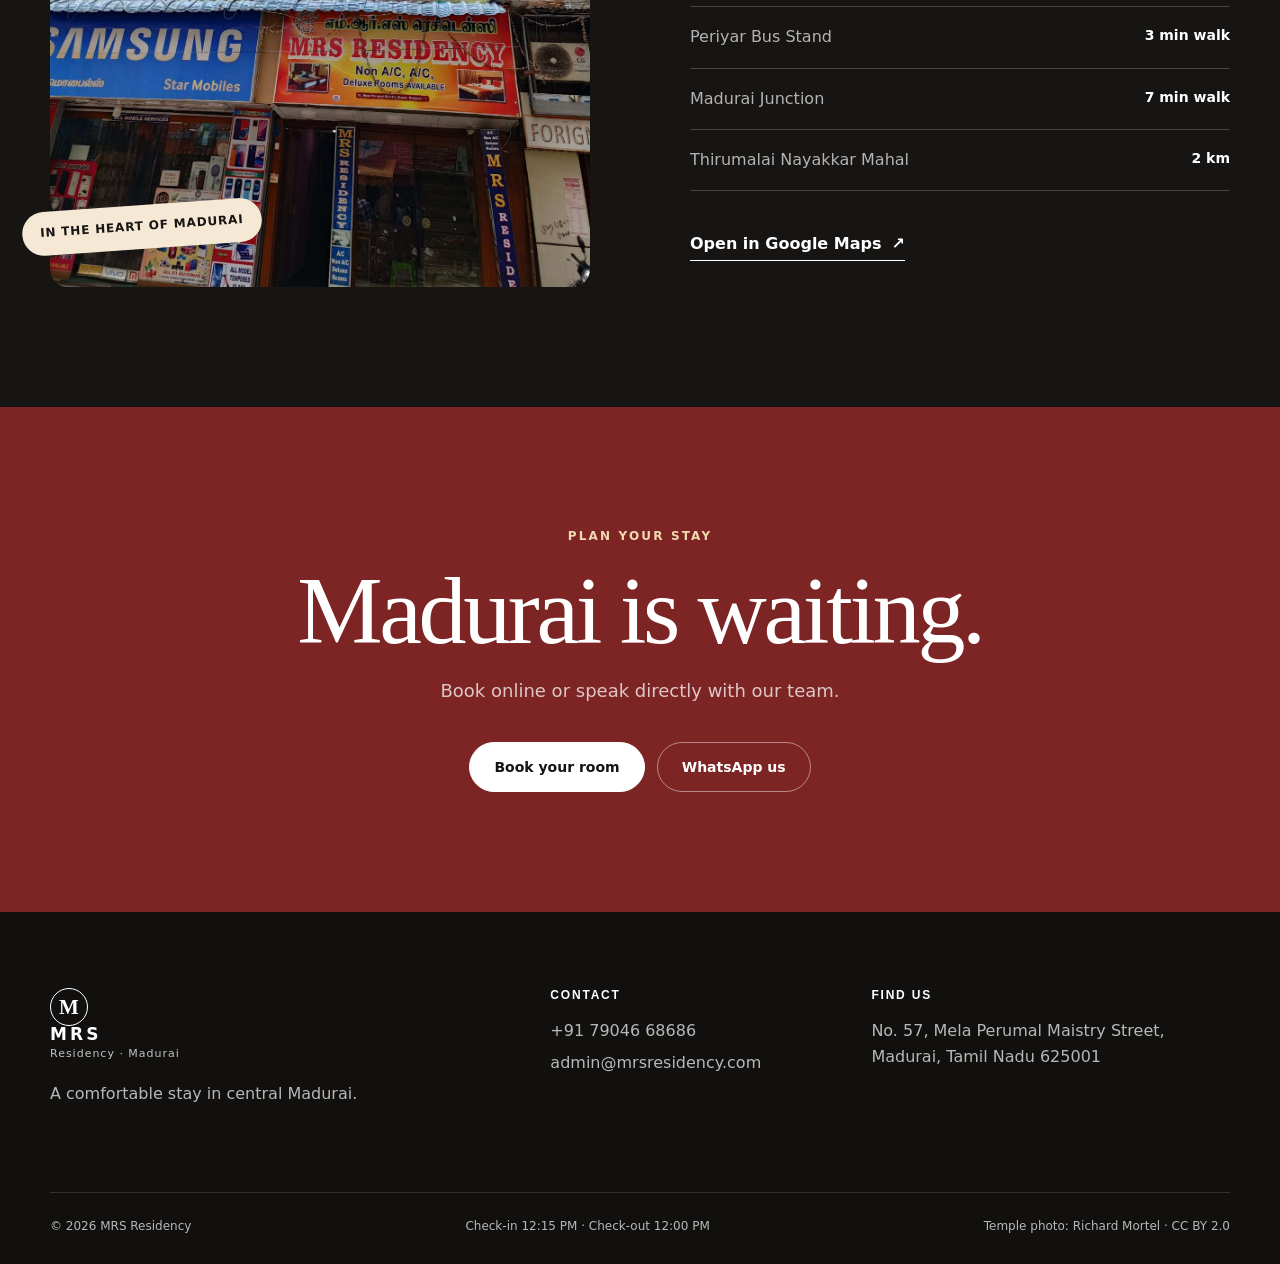
==== commit 5db5f421: "Add hotel photo carousel and gallery" ====
--- a/index.html
+++ b/index.html
@@ -60,6 +60,7 @@
       </button>
       <nav id="site-nav" class="site-nav" aria-label="Main navigation">
         <a href="#rooms">Rooms</a>
+        <a href="#gallery">Gallery</a>
         <a href="#amenities">Amenities</a>
         <a href="#location">Location</a>
         <a class="button button-small" href="https://bookings.mrsresidency.com" target="_blank" rel="noopener">Book now</a>
@@ -111,7 +112,7 @@
         </div>
         <div class="room-layout">
           <article class="room-feature reveal">
-            <img src="assets/mrs-residency-room.jpg" alt="A clean guest room at MRS Residency" width="1200" height="960" loading="lazy">
+            <img src="assets/images/IMG-20230507-WA0012.jpg" alt="Deluxe air-conditioned double room at MRS Residency" width="1600" height="1200" loading="lazy">
             <div class="room-feature-copy">
               <div>
                 <p class="room-label">Most comfortable</p>
@@ -140,6 +141,63 @@
       </div>
     </section>
 
+    <section id="gallery" class="gallery section" aria-labelledby="gallery-title">
+      <div class="container">
+        <div class="section-heading gallery-heading reveal">
+          <div>
+            <p class="section-kicker">Inside &amp; out</p>
+            <h2 id="gallery-title">See your stay.</h2>
+          </div>
+          <p>Take a look at our rooms, shared spaces and central Madurai location.</p>
+        </div>
+
+        <div class="carousel reveal" data-carousel role="region" aria-roledescription="carousel" aria-label="MRS Residency photo gallery">
+          <div class="carousel-viewport" data-carousel-viewport tabindex="0">
+            <div class="carousel-track">
+              <figure class="carousel-slide" data-carousel-slide>
+                <img src="assets/images/IMG-20230507-WA0060.jpg" alt="Front exterior of the MRS Residency building" width="1200" height="1600" loading="lazy">
+                <figcaption><span>Exterior</span><strong>Easy to find in central Madurai</strong></figcaption>
+              </figure>
+              <figure class="carousel-slide" data-carousel-slide>
+                <img src="assets/images/IMG-20230507-WA0012.jpg" alt="Air-conditioned double room with seating" width="1600" height="1200" loading="lazy">
+                <figcaption><span>Guest room</span><strong>Double room with air conditioning</strong></figcaption>
+              </figure>
+              <figure class="carousel-slide" data-carousel-slide>
+                <img src="assets/images/IMG-20230507-WA0011.jpg" alt="Twin guest room with two beds and a ceiling fan" width="1600" height="1200" loading="lazy">
+                <figcaption><span>Guest room</span><strong>Flexible twin-bed comfort</strong></figcaption>
+              </figure>
+              <figure class="carousel-slide" data-carousel-slide>
+                <img src="assets/images/IMG-20230507-WA0013.jpg" alt="Guest room television, mirror, wardrobe and seating" width="1600" height="1200" loading="lazy">
+                <figcaption><span>Room amenities</span><strong>Practical essentials within reach</strong></figcaption>
+              </figure>
+              <figure class="carousel-slide" data-carousel-slide>
+                <img src="assets/images/IMG-20230507-WA0058.jpg" alt="Reception lounge and seating area at MRS Residency" width="1200" height="1600" loading="lazy">
+                <figcaption><span>Reception</span><strong>A welcoming place to arrive</strong></figcaption>
+              </figure>
+              <figure class="carousel-slide" data-carousel-slide>
+                <img src="assets/images/IMG-20230507-WA0059.jpg" alt="Guest lift at MRS Residency" width="1200" height="1600" loading="lazy">
+                <figcaption><span>Access</span><strong>Lift access between floors</strong></figcaption>
+              </figure>
+              <figure class="carousel-slide" data-carousel-slide>
+                <img src="assets/images/IMG-20230507-WA0015.jpg" alt="Well-lit guest corridor inside MRS Residency" width="1200" height="1600" loading="lazy">
+                <figcaption><span>Interior</span><strong>Simple, well-lit common spaces</strong></figcaption>
+              </figure>
+            </div>
+          </div>
+          <button class="carousel-arrow carousel-arrow-prev" type="button" data-carousel-prev aria-label="Show previous photo">
+            <span aria-hidden="true">&#8592;</span>
+          </button>
+          <button class="carousel-arrow carousel-arrow-next" type="button" data-carousel-next aria-label="Show next photo">
+            <span aria-hidden="true">&#8594;</span>
+          </button>
+          <div class="carousel-footer">
+            <p class="carousel-count" aria-live="polite"><span data-carousel-current>01</span> / <span data-carousel-total>07</span></p>
+            <div class="carousel-dots" data-carousel-dots aria-label="Choose a photo"></div>
+          </div>
+        </div>
+      </div>
+    </section>
+
     <section id="amenities" class="section" aria-labelledby="amenities-title">
       <div class="container amenities-grid">
         <div class="reveal">
@@ -159,7 +217,7 @@
     <section id="location" class="location section" aria-labelledby="location-title">
       <div class="container location-grid">
         <div class="location-photo reveal">
-          <img src="assets/mrs-residency-exterior.jpg" alt="Street-facing entrance of MRS Residency in central Madurai" width="1200" height="800" loading="lazy">
+          <img src="assets/images/IMG-20230507-WA0060.jpg" alt="Street-facing exterior of MRS Residency in central Madurai" width="1200" height="1600" loading="lazy">
           <span>In the heart of Madurai</span>
         </div>
         <div class="location-copy reveal">
--- a/styles.css
+++ b/styles.css
@@ -96,6 +96,31 @@
 .room-list article > strong { white-space: nowrap; font: 500 20px/1.4 Georgia, serif; }
 .room-list .button { margin-top: auto; }
 .rate-note { margin: 12px 0 0; color: var(--muted); font-size: 12px; }
+
+.gallery { overflow: hidden; }
+.gallery-heading { align-items: end; }
+.carousel { position: relative; }
+.carousel-viewport { overflow-x: auto; border-radius: var(--radius); outline: none; scroll-snap-type: x mandatory; scrollbar-width: none; }
+.carousel-viewport::-webkit-scrollbar { display: none; }
+.carousel-viewport:focus-visible { outline: 3px solid var(--gold); outline-offset: 5px; }
+.carousel-track { display: flex; }
+.carousel-slide { position: relative; min-width: 100%; margin: 0; scroll-snap-align: start; background: #241e1a; }
+.carousel-slide::after { content: ""; position: absolute; inset: 50% 0 0; background: linear-gradient(transparent, rgba(12,9,7,.82)); pointer-events: none; }
+.carousel-slide img { width: 100%; height: min(70vh, 720px); object-fit: cover; }
+.carousel-slide figcaption { position: absolute; z-index: 2; inset: auto 38px 34px; display: grid; gap: 5px; color: white; }
+.carousel-slide figcaption span { color: #f1d9b0; font-size: 11px; font-weight: 800; letter-spacing: .16em; text-transform: uppercase; }
+.carousel-slide figcaption strong { font: 500 clamp(24px, 3vw, 38px)/1.15 Georgia, serif; }
+.carousel-arrow { position: absolute; z-index: 3; top: calc(50% - 34px); width: 52px; height: 52px; display: grid; place-items: center; border: 1px solid rgba(255,255,255,.5); border-radius: 50%; color: white; background: rgba(23,21,19,.5); backdrop-filter: blur(10px); cursor: pointer; transition: background .2s ease, transform .2s ease; }
+.carousel-arrow:hover { background: var(--brand); transform: scale(1.05); }
+.carousel-arrow span { font-size: 22px; line-height: 1; }
+.carousel-arrow-prev { left: 24px; }
+.carousel-arrow-next { right: 24px; }
+.carousel-footer { min-height: 38px; margin-top: 22px; display: flex; align-items: center; justify-content: space-between; gap: 24px; }
+.carousel-count { margin: 0; color: var(--muted); font: 500 14px/1 Georgia, serif; letter-spacing: .12em; }
+.carousel-count [data-carousel-current] { color: var(--ink); font-size: 21px; }
+.carousel-dots { display: flex; align-items: center; gap: 8px; }
+.carousel-dot { width: 8px; height: 8px; padding: 0; border: 0; border-radius: 999px; background: var(--line); cursor: pointer; transition: width .25s ease, background .25s ease; }
+.carousel-dot.active { width: 28px; background: var(--brand); }
 
 .amenities-grid { display: grid; grid-template-columns: .9fr 1.2fr; gap: 100px; }
 .amenity-list { border-top: 1px solid var(--line); }
@@ -161,6 +186,7 @@
   .intro-grid, .amenities-grid, .location-grid { grid-template-columns: 1fr; gap: 44px; }
   .room-layout { grid-template-columns: 1fr; }
   .room-list { min-height: 490px; padding: 0; }
+  .carousel-slide img { height: min(65vh, 600px); }
   .location-grid { gap: 68px; }
   .location-photo { max-width: 580px; }
   .footer-grid { grid-template-columns: 1fr 1fr; }
@@ -186,6 +212,11 @@
   .room-feature-copy { inset: auto 22px 22px; align-items: start; flex-direction: column; gap: 18px; }
   .room-feature h3 { font-size: 30px; }
   .room-price { text-align: left; display: flex; align-items: baseline; gap: 6px; }
+  .carousel-slide img { height: 480px; }
+  .carousel-slide figcaption { inset: auto 22px 24px; }
+  .carousel-arrow { top: calc(50% - 28px); width: 44px; height: 44px; }
+  .carousel-arrow-prev { left: 12px; }
+  .carousel-arrow-next { right: 12px; }
   .amenity-list > div { grid-template-columns: 38px 1fr; }
   .amenity-list p { grid-column: 2; }
   .location-photo span { left: -8px; }
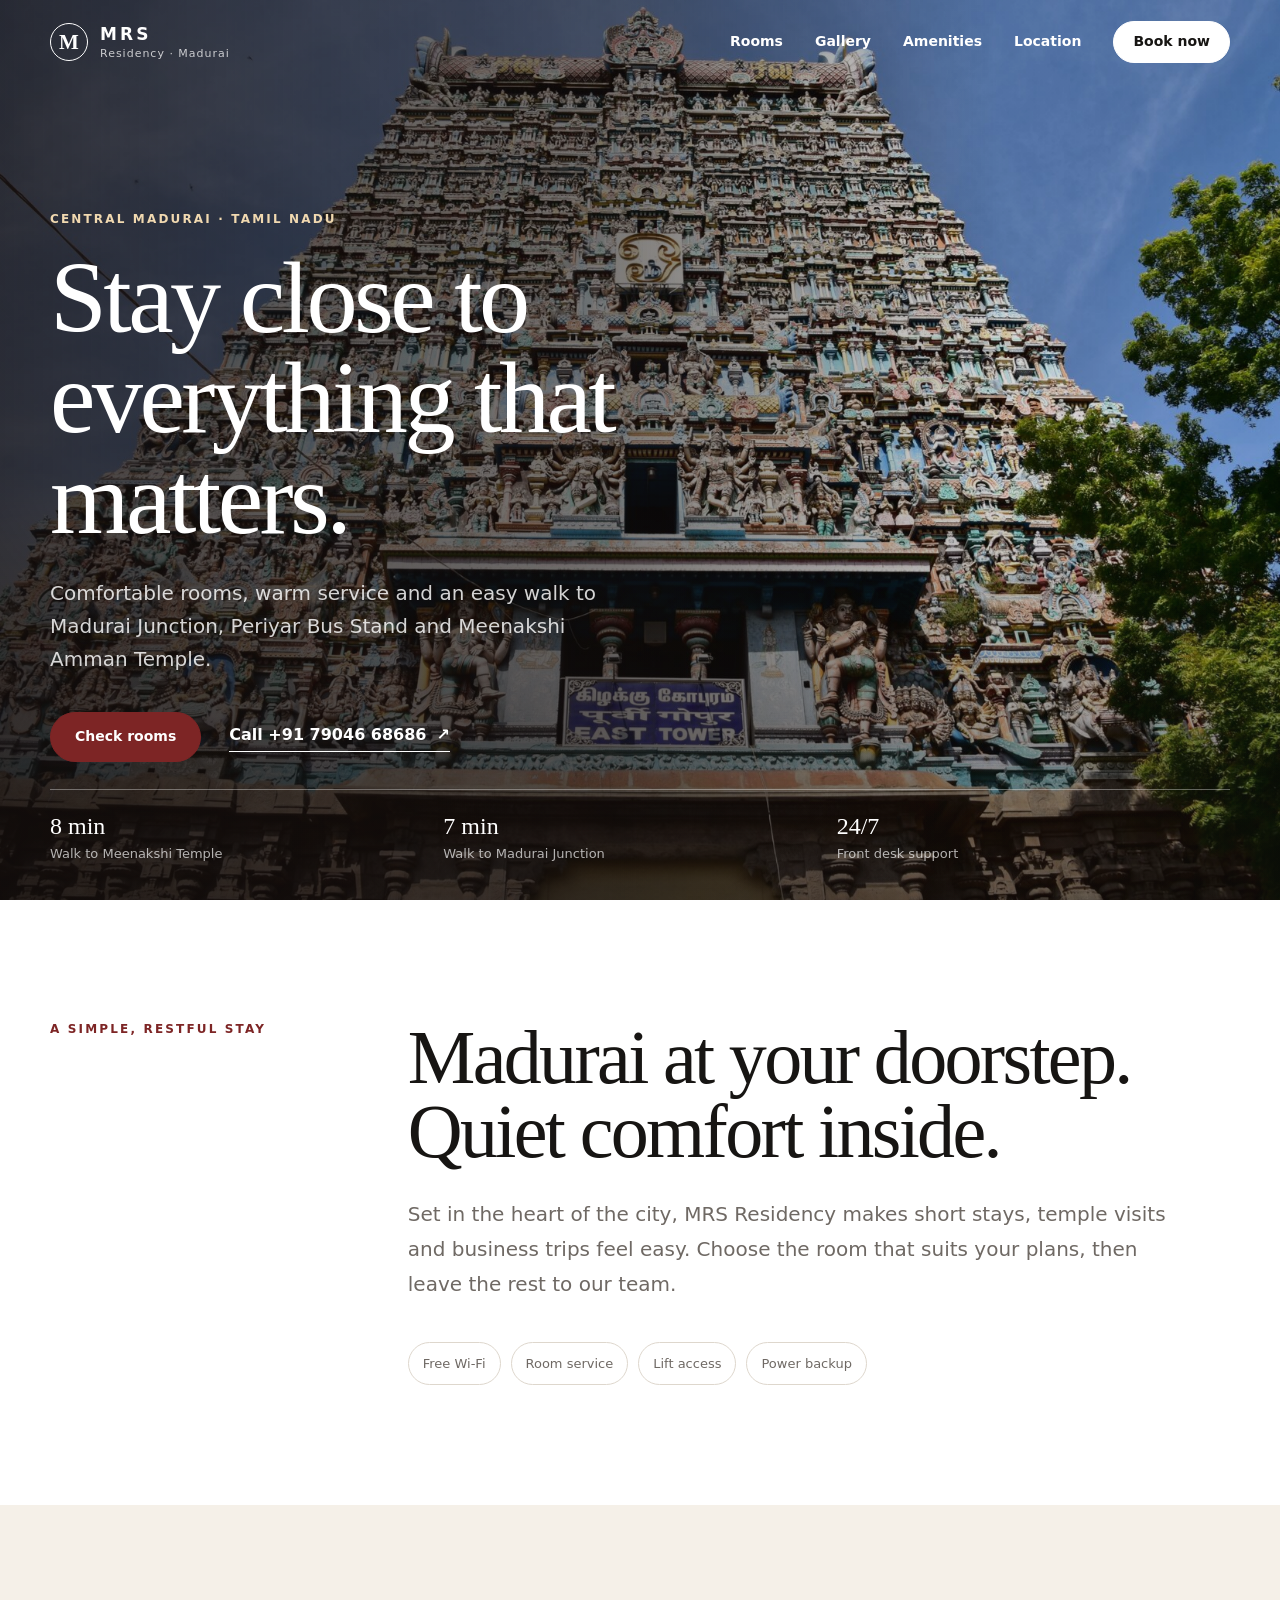
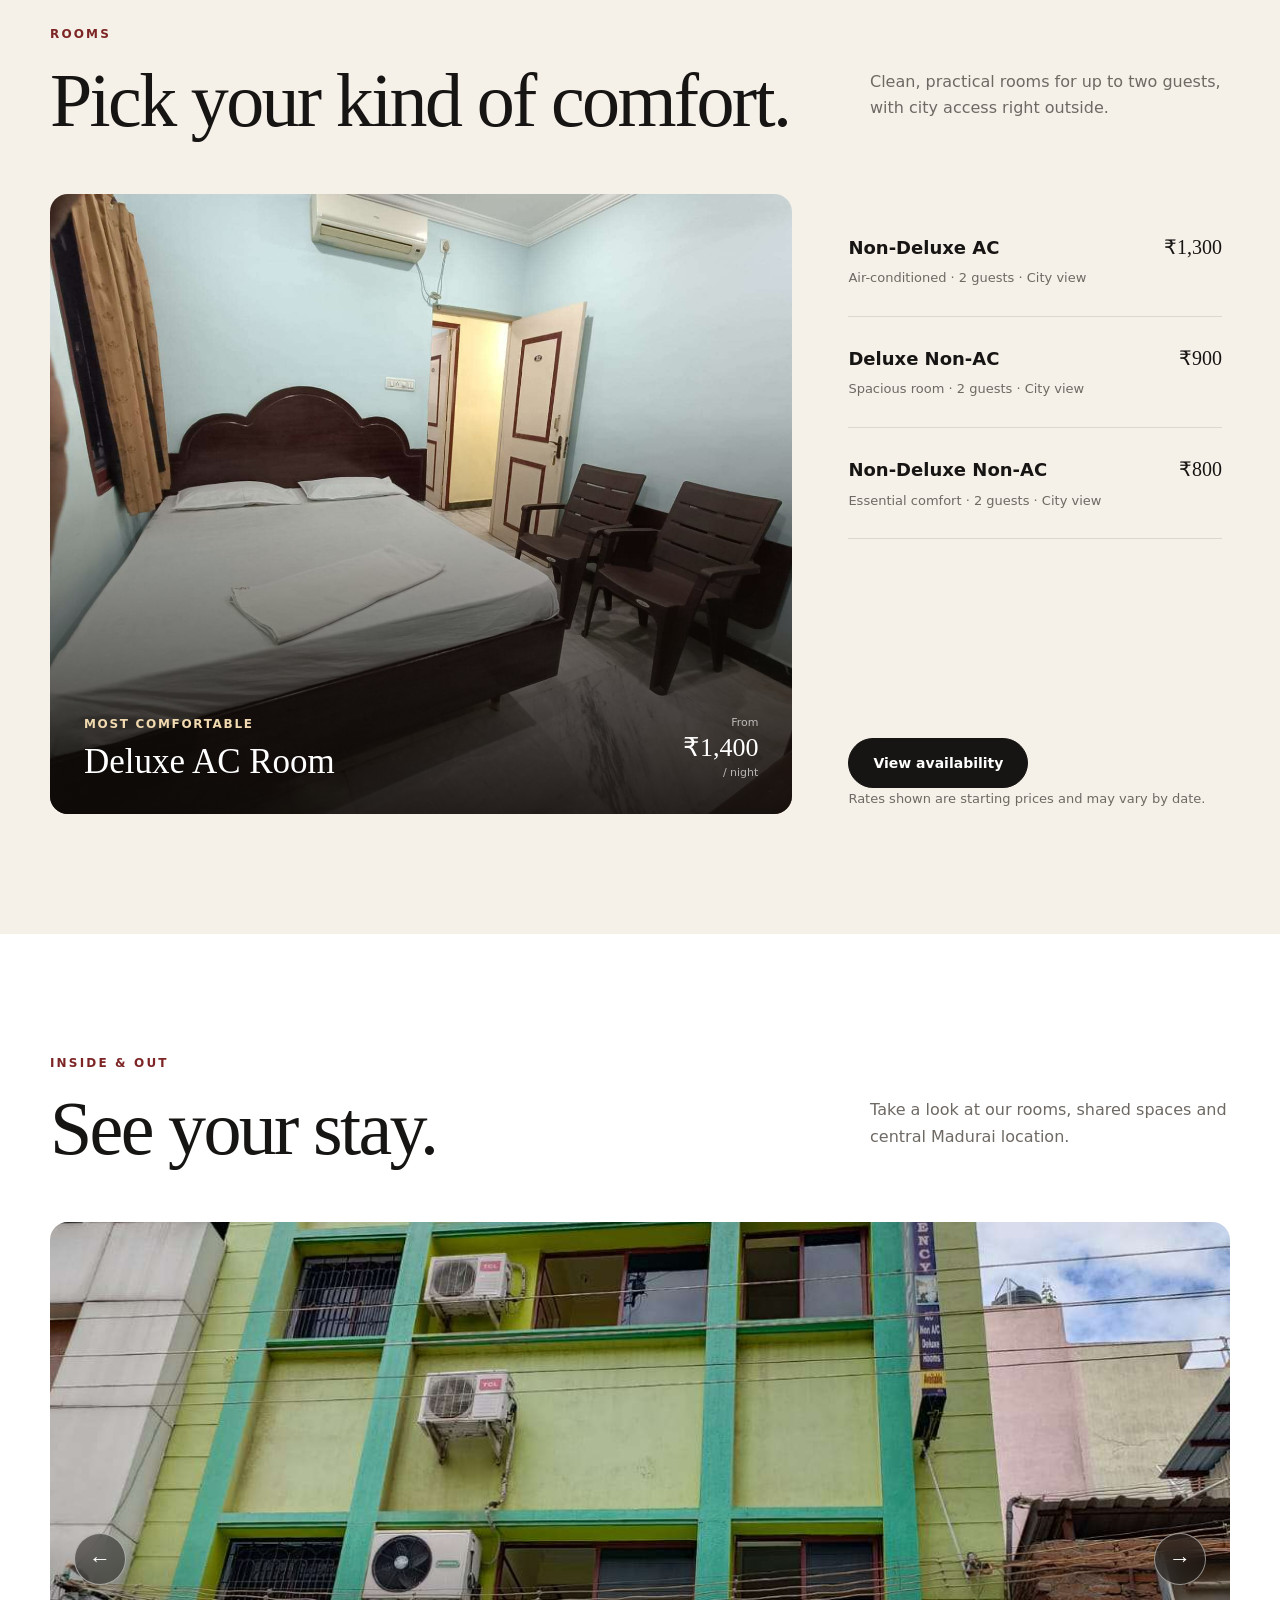
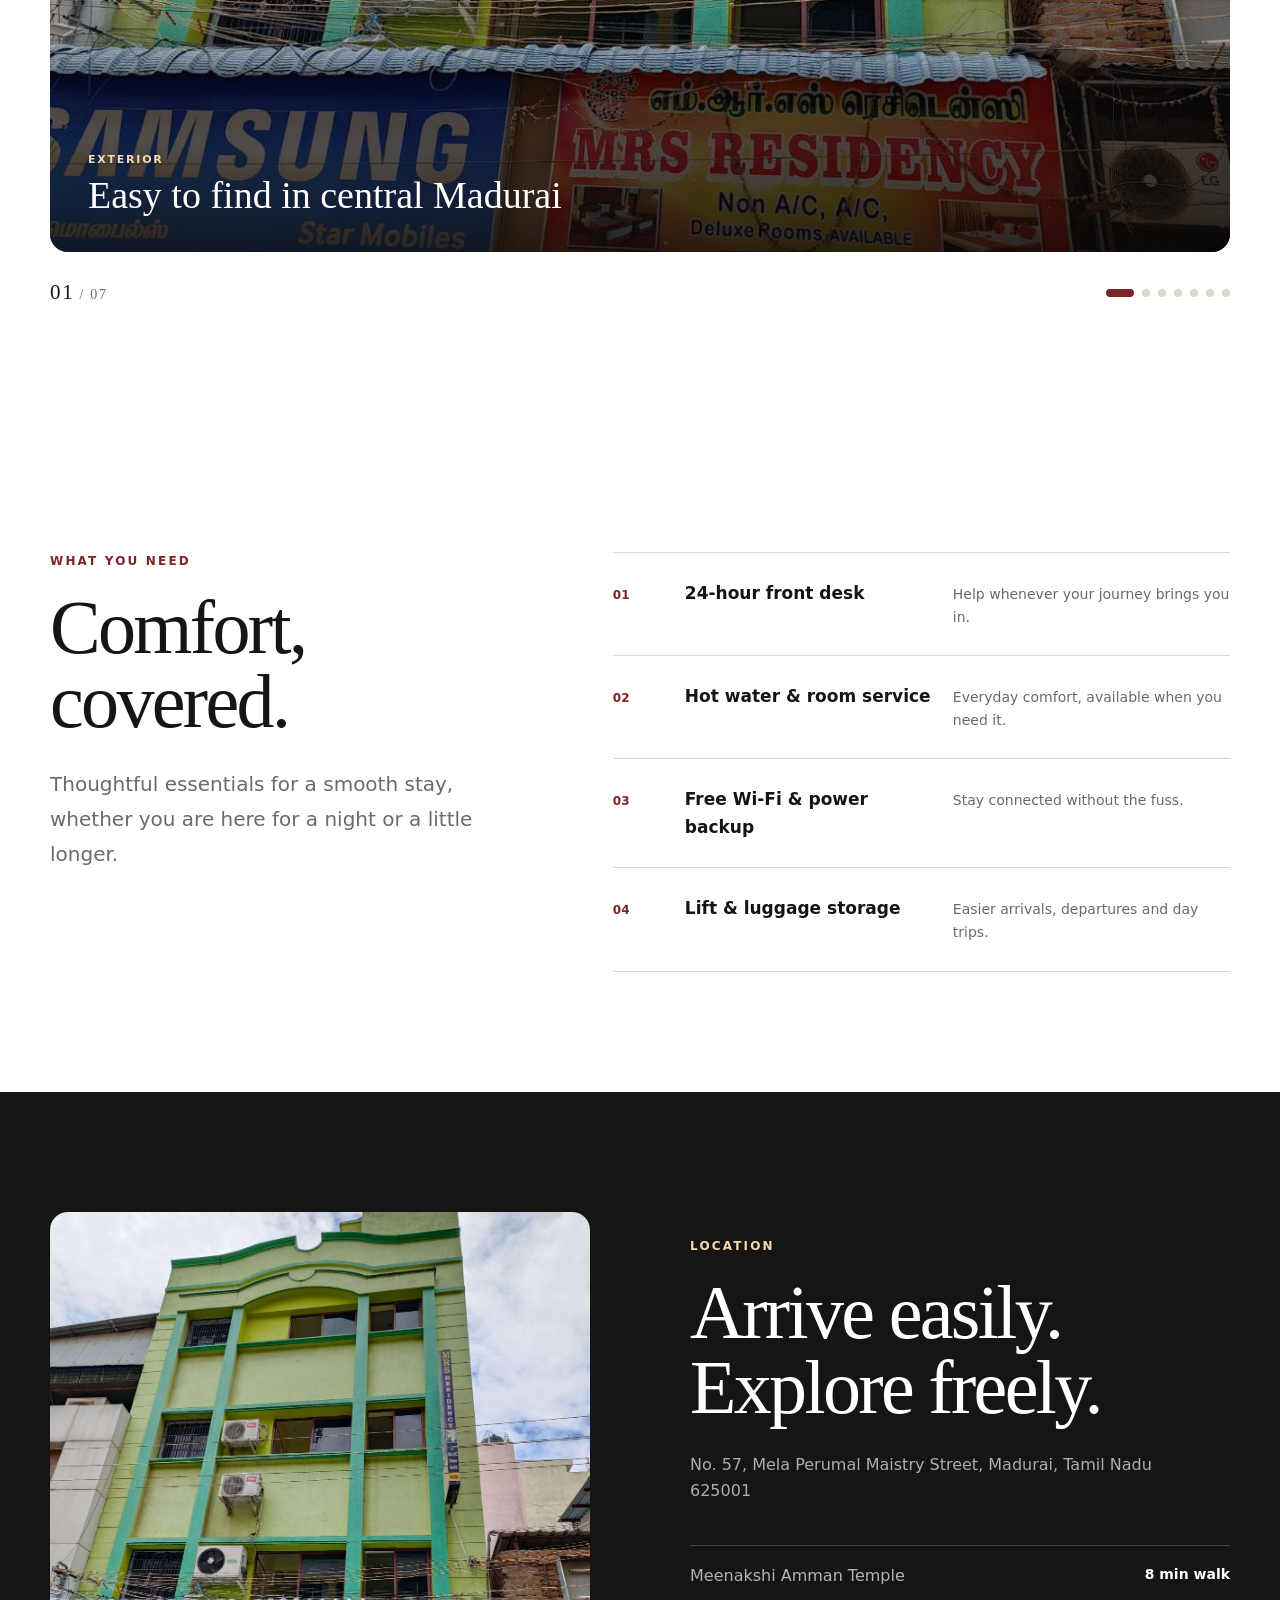
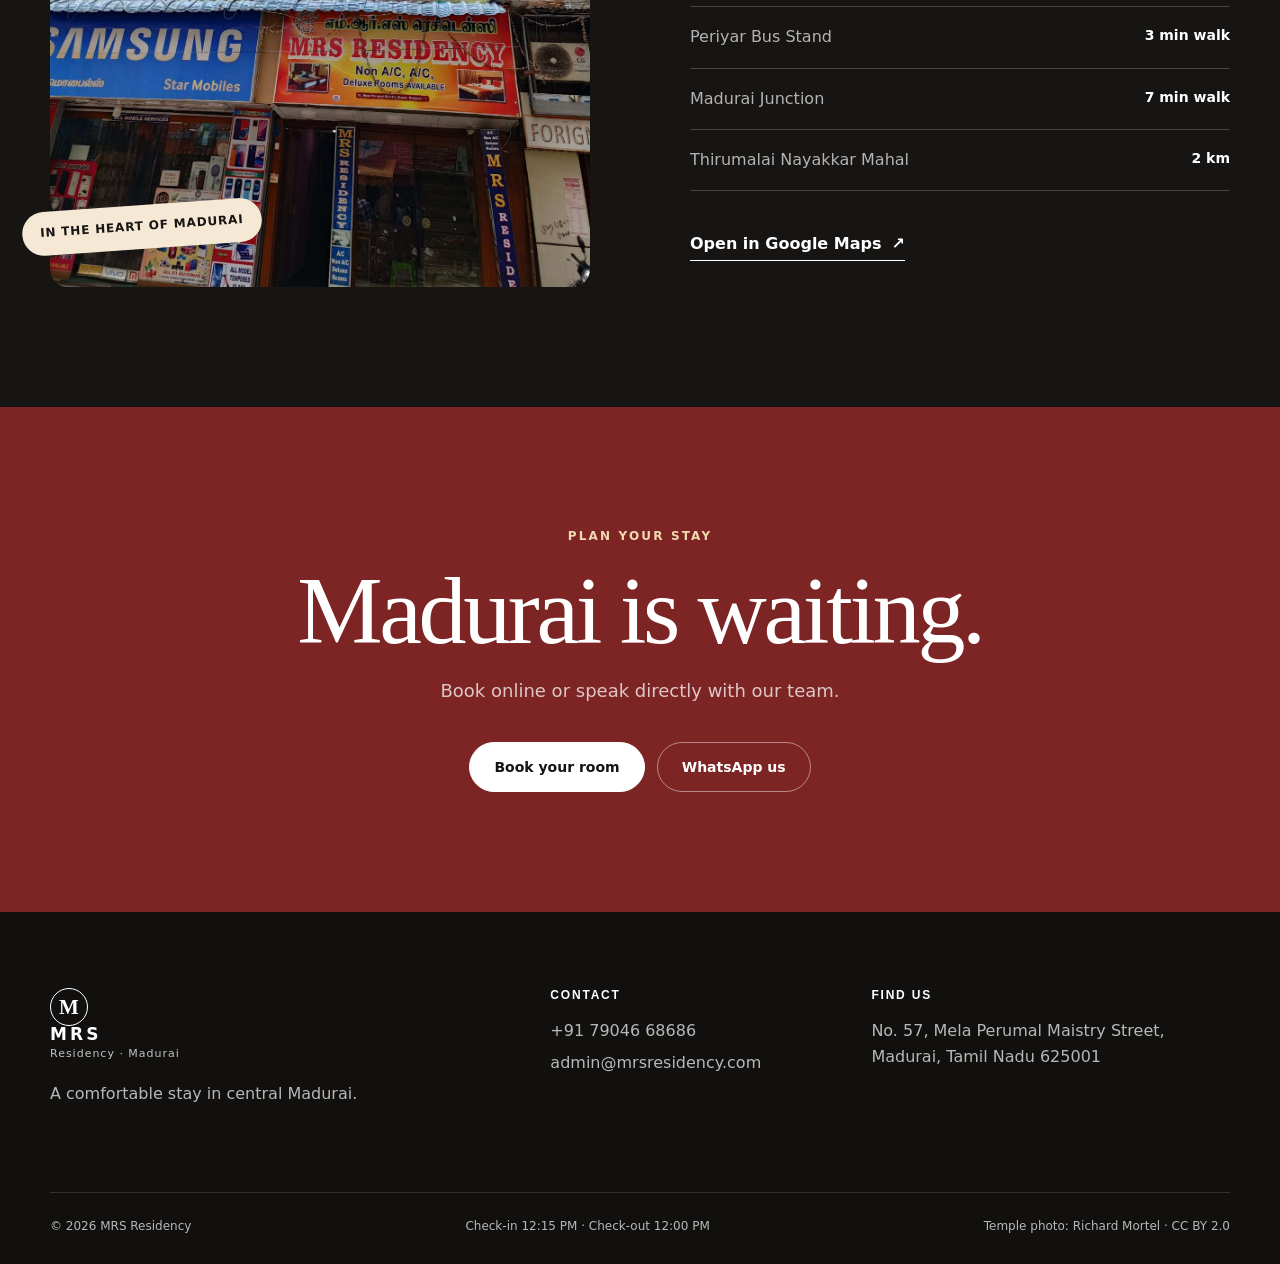
==== commit e56c0252: "Add secure admin CMS" ====
--- a/index.html
+++ b/index.html
@@ -9,7 +9,6 @@
   <meta name="theme-color" content="#7d2525">
   <script>document.documentElement.classList.add('js')</script>
   <link rel="canonical" href="https://mrs-residency-madurai.vercel.app/">
-  <link rel="preload" href="assets/madurai-temple.jpg" as="image" fetchpriority="high">
   <link rel="stylesheet" href="styles.css">
   <link rel="icon" type="image/svg+xml" href="data:image/svg+xml,%3Csvg xmlns='http://www.w3.org/2000/svg' viewBox='0 0 64 64'%3E%3Crect width='64' height='64' rx='14' fill='%237d2525'/%3E%3Cpath d='M14 45V19h7l11 15 11-15h7v26h-8V31L32 44 22 31v14z' fill='%23f6e9cd'/%3E%3C/svg%3E">
   <meta property="og:type" content="website">
--- a/styles.css
+++ b/styles.css
@@ -57,6 +57,7 @@
 .hero .eyebrow { color: #f1d9b0; }
 h1, h2, h3, p { margin-top: 0; }
 h1, h2 { font-family: Georgia, "Times New Roman", serif; font-weight: 500; letter-spacing: -.035em; line-height: .98; }
+h1, .intro h2, .location-copy h2 { white-space: pre-line; }
 h1 { max-width: 880px; margin-bottom: 28px; font-size: clamp(56px, 8vw, 108px); }
 .hero-copy { max-width: 590px; margin-bottom: 36px; color: rgba(255,255,255,.82); font-size: clamp(17px, 2vw, 20px); line-height: 1.65; }
 .hero-actions { display: flex; align-items: center; gap: 28px; }
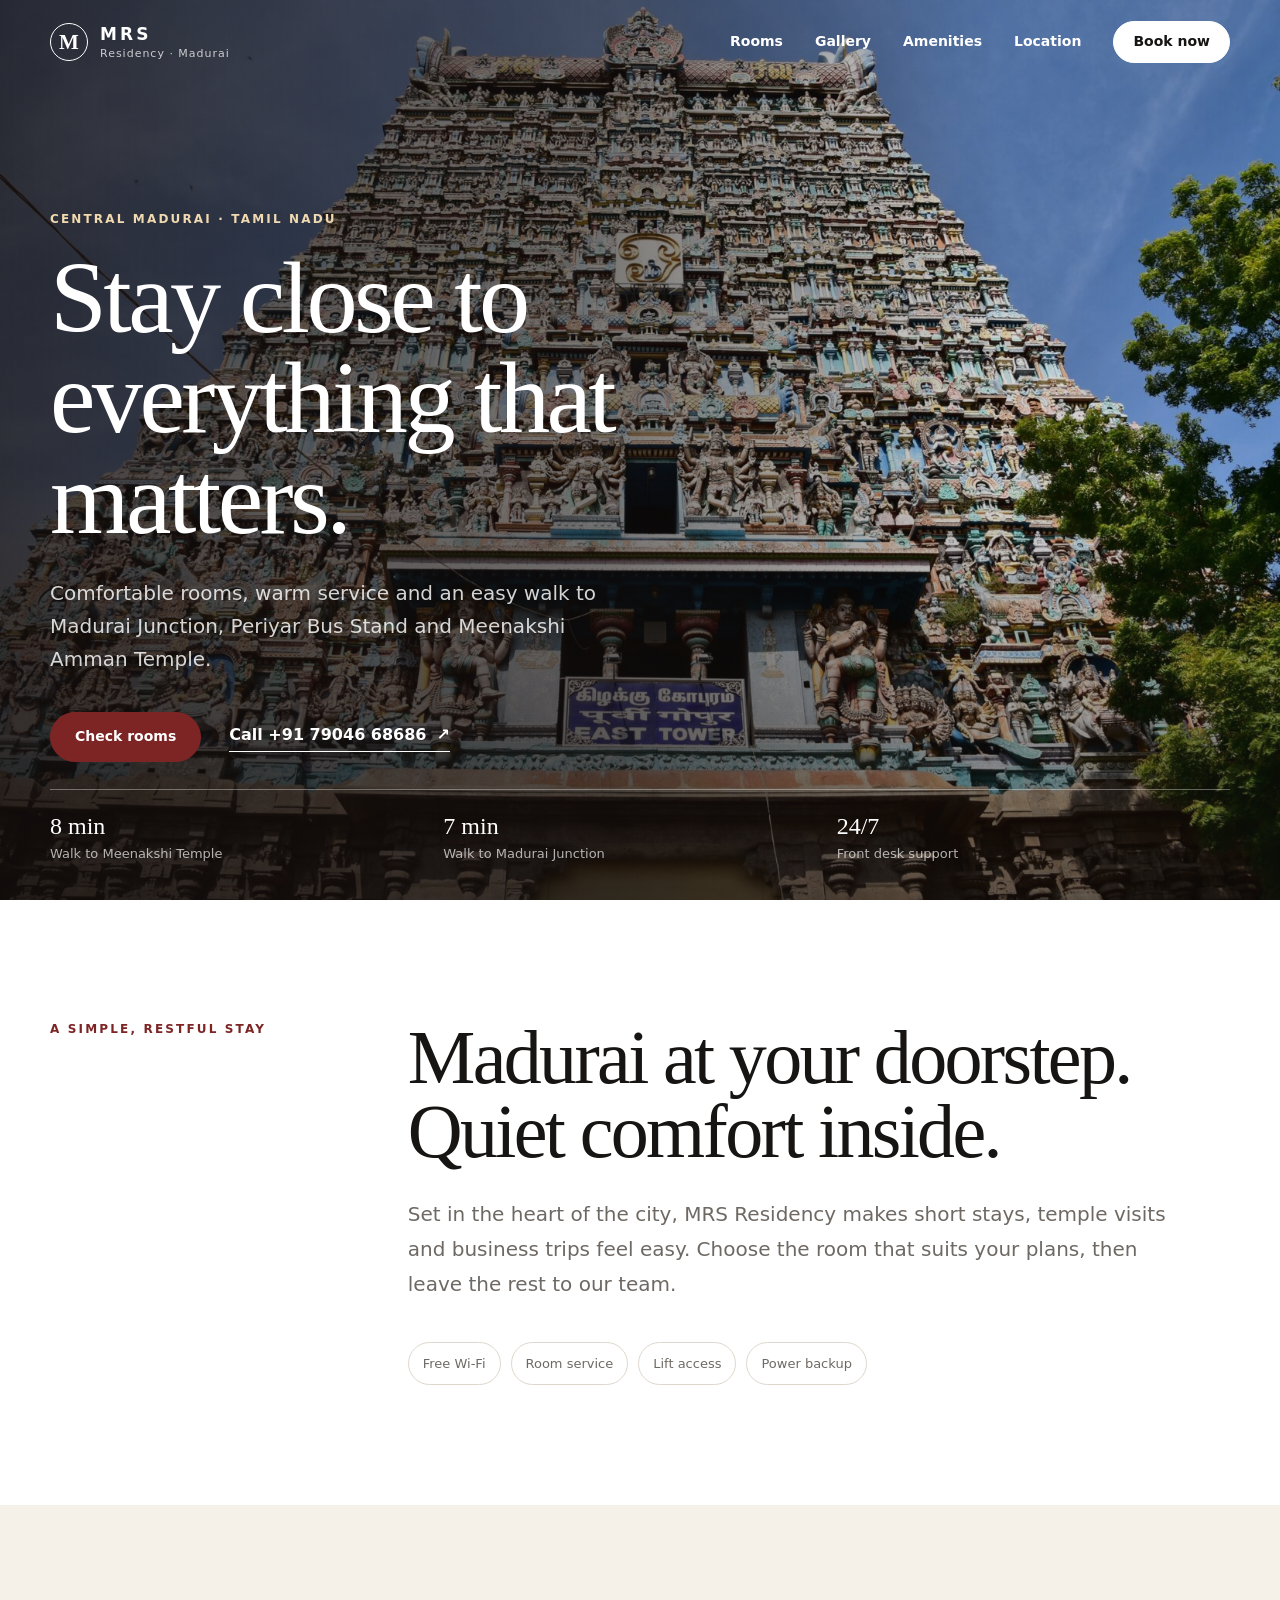
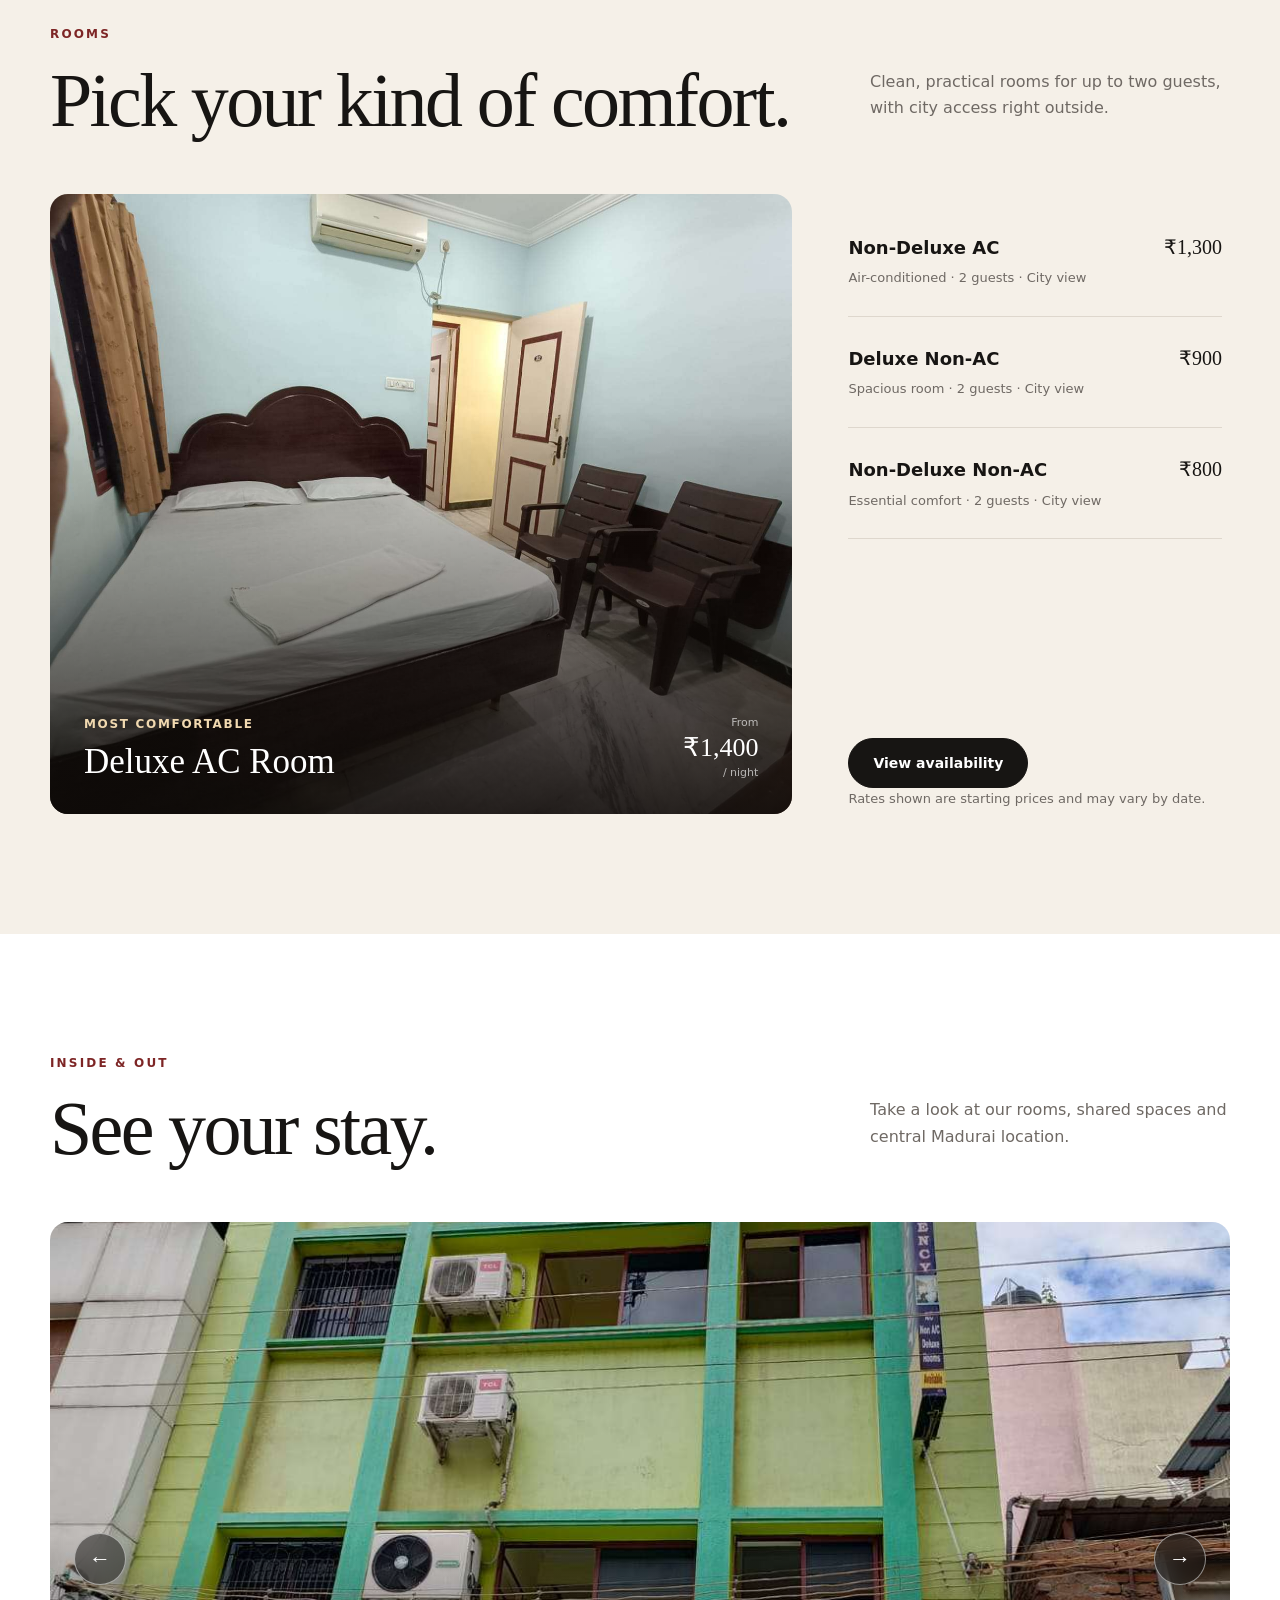
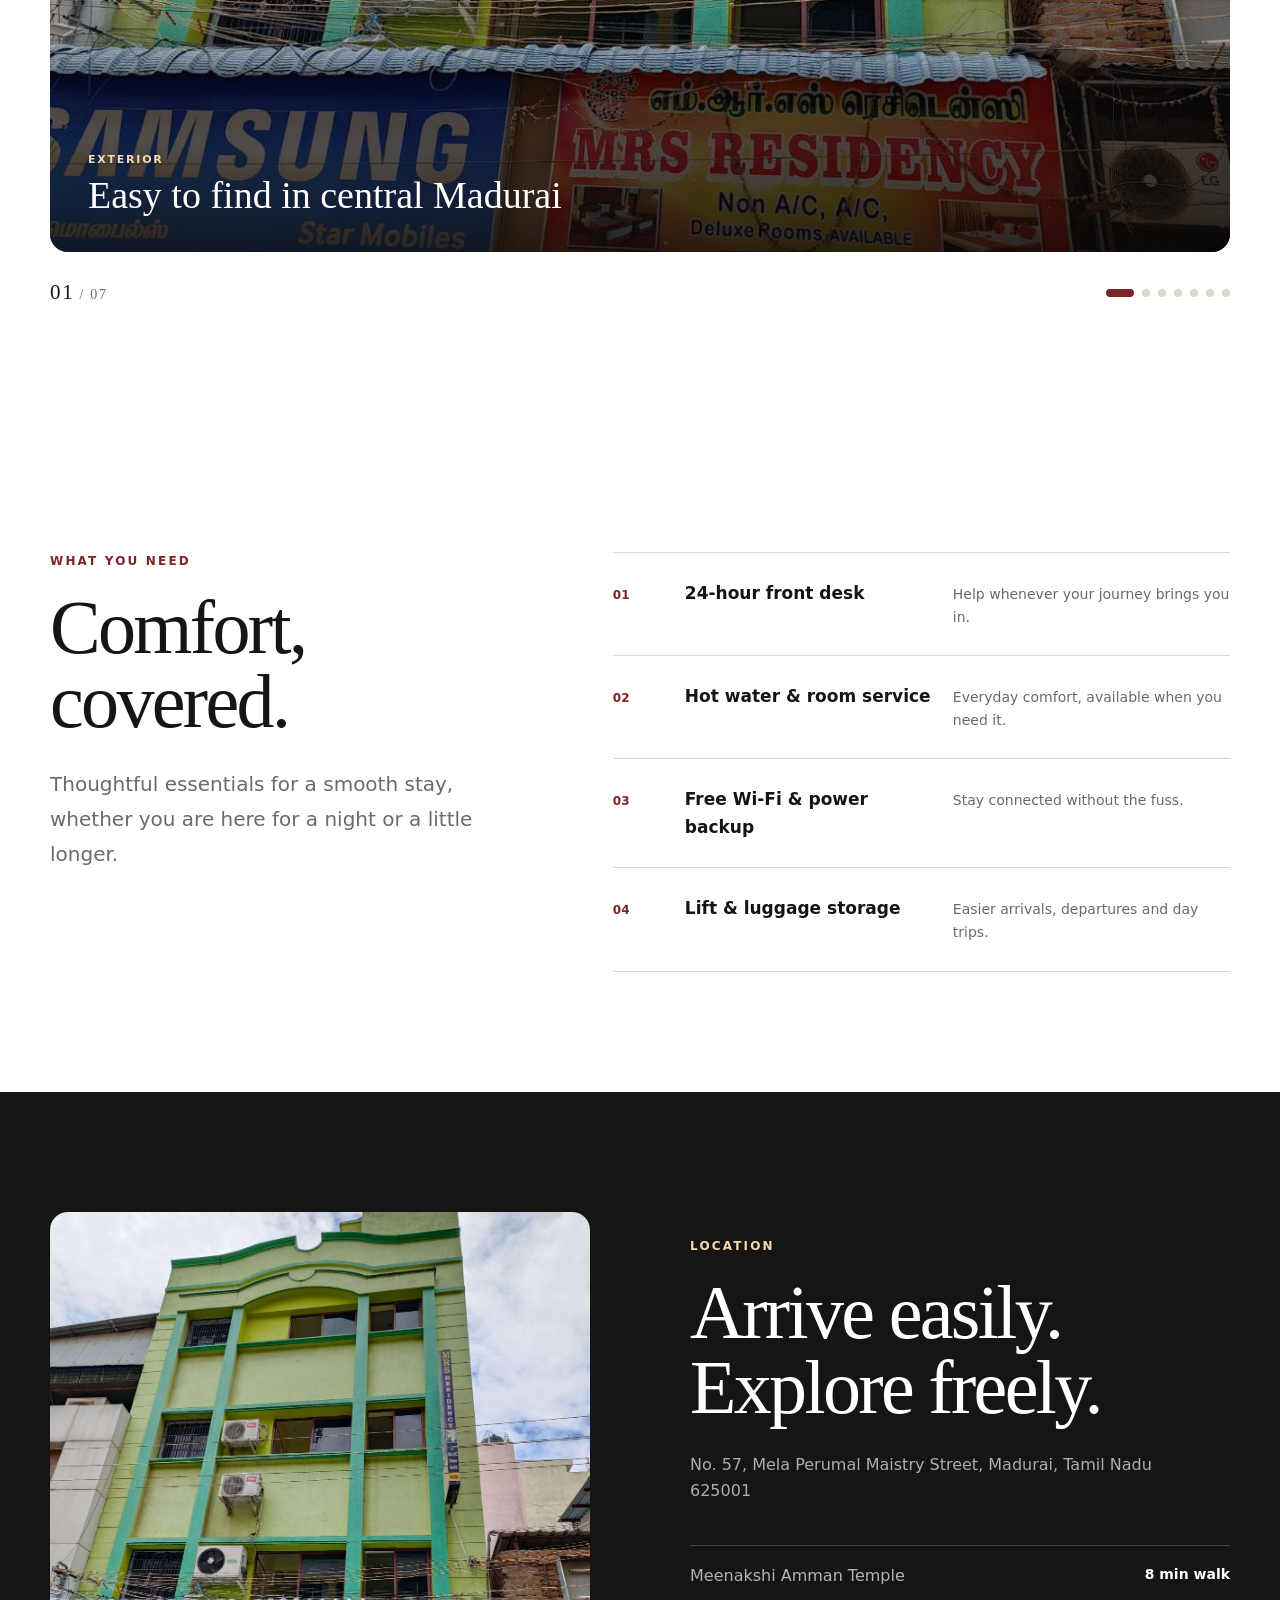
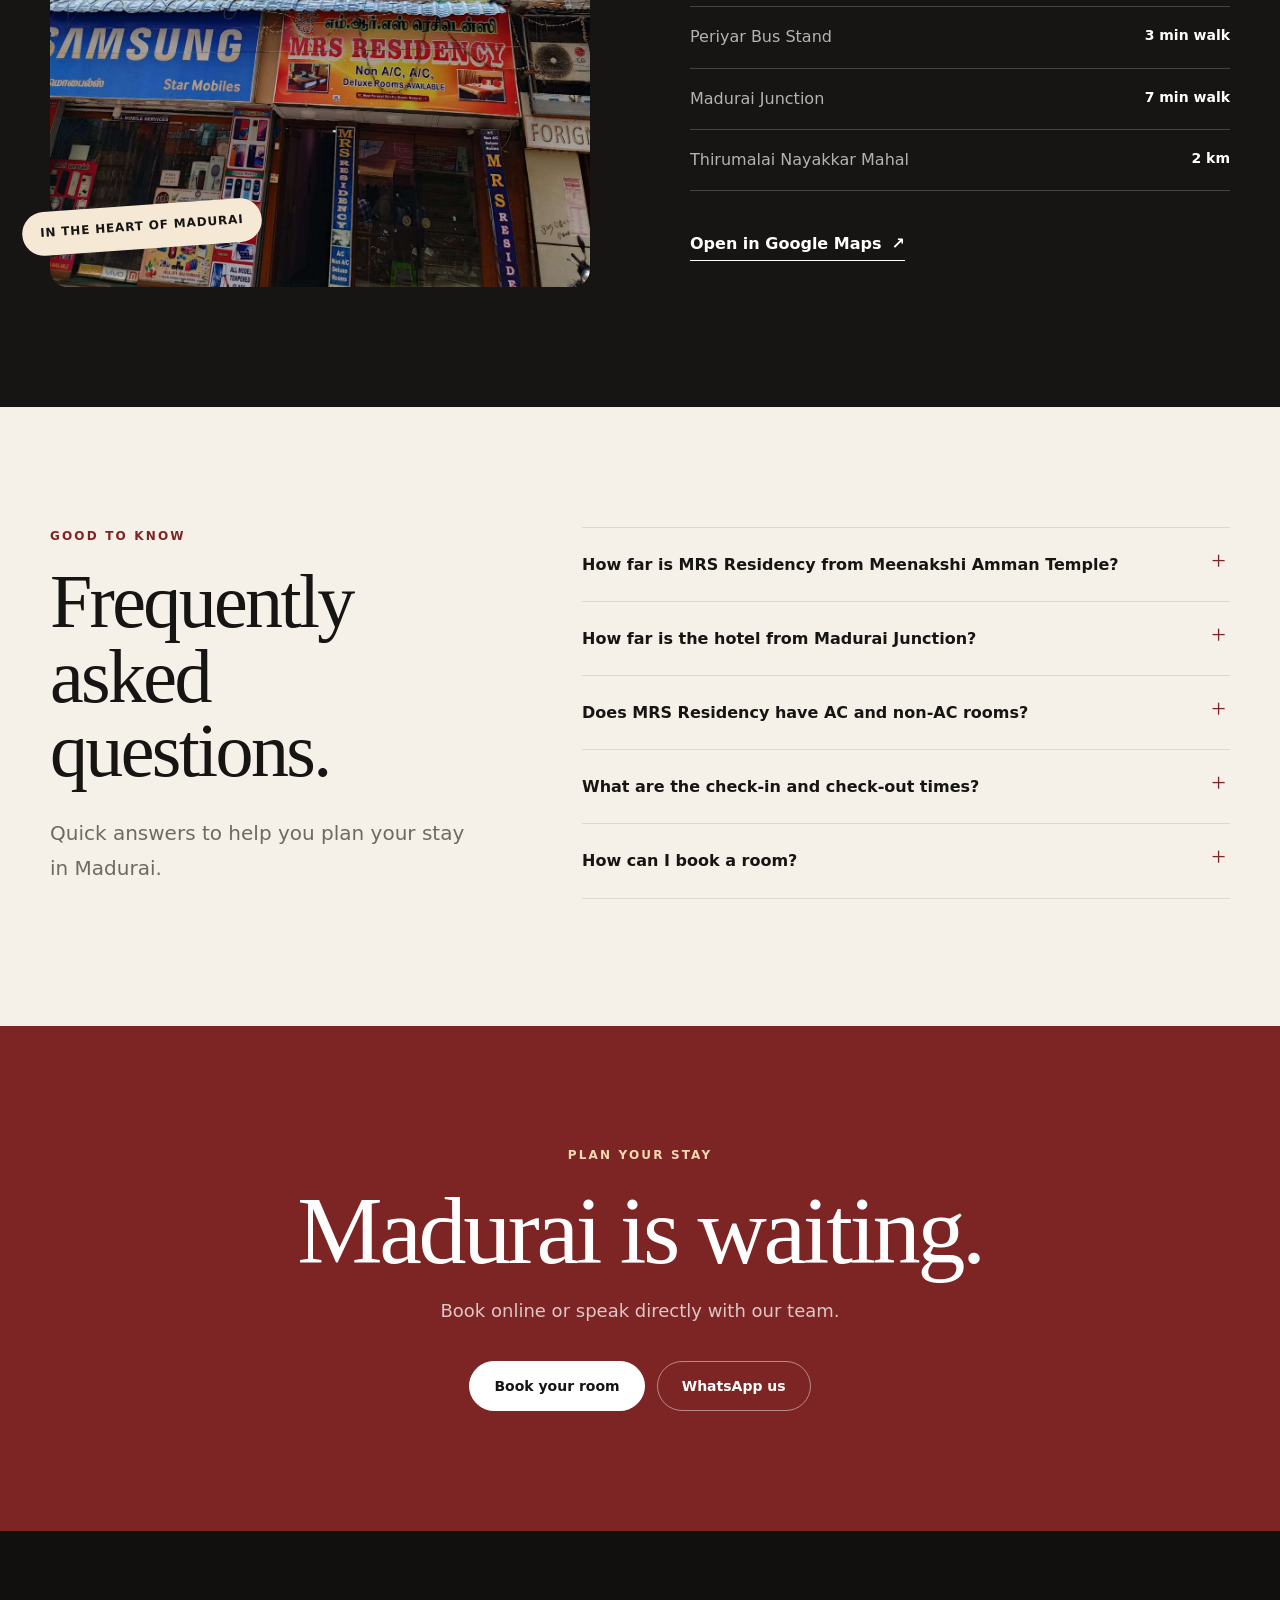
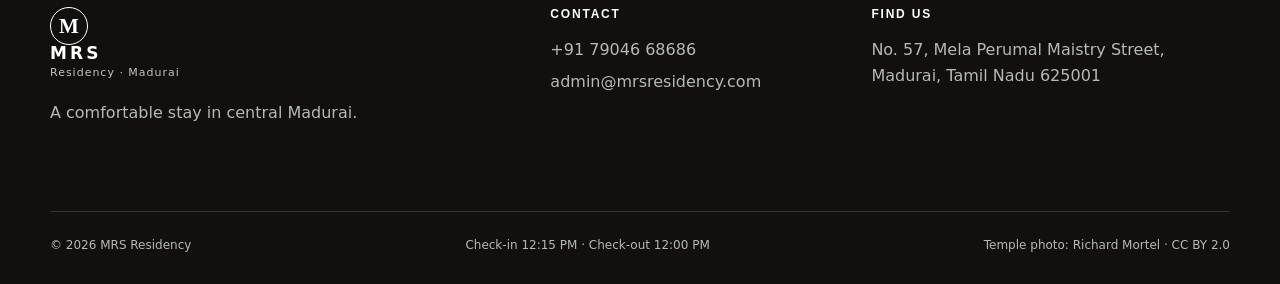
==== commit 4bd29212: "Add comprehensive hotel SEO foundation" ====
--- a/index.html
+++ b/index.html
@@ -3,25 +3,47 @@
 <head>
   <meta charset="utf-8">
   <meta name="viewport" content="width=device-width, initial-scale=1">
-  <title>MRS Residency Madurai | Hotel Near Meenakshi Temple & Railway Station</title>
-  <meta name="description" content="Stay at MRS Residency in central Madurai, close to Meenakshi Amman Temple, Madurai Junction and Periyar Bus Stand. Comfortable AC and non-AC rooms with 24-hour front desk support.">
-  <meta name="robots" content="index, follow, max-image-preview:large">
+  <title>MRS Residency Madurai | Near Meenakshi Temple &amp; Station</title>
+  <meta name="description" content="Book comfortable AC and non-AC rooms at MRS Residency in central Madurai, near Meenakshi Amman Temple, Madurai Junction and Periyar Bus Stand.">
+  <meta name="robots" content="index, follow, max-image-preview:large, max-snippet:-1, max-video-preview:-1">
   <meta name="theme-color" content="#7d2525">
+  <meta name="format-detection" content="telephone=yes">
+  <meta name="geo.region" content="IN-TN">
+  <meta name="geo.placename" content="Madurai">
   <script>document.documentElement.classList.add('js')</script>
-  <link rel="canonical" href="https://mrs-residency-madurai.vercel.app/">
+  <link rel="canonical" href="https://www.mrsresidency.com/">
+  <link rel="alternate" hreflang="en-IN" href="https://www.mrsresidency.com/">
+  <link rel="alternate" hreflang="x-default" href="https://www.mrsresidency.com/">
   <link rel="stylesheet" href="styles.css">
   <link rel="icon" type="image/svg+xml" href="data:image/svg+xml,%3Csvg xmlns='http://www.w3.org/2000/svg' viewBox='0 0 64 64'%3E%3Crect width='64' height='64' rx='14' fill='%237d2525'/%3E%3Cpath d='M14 45V19h7l11 15 11-15h7v26h-8V31L32 44 22 31v14z' fill='%23f6e9cd'/%3E%3C/svg%3E">
   <meta property="og:type" content="website">
-  <meta property="og:title" content="MRS Residency Madurai">
-  <meta property="og:description" content="A comfortable, convenient stay in the heart of Madurai.">
-  <meta property="og:url" content="https://mrs-residency-madurai.vercel.app/">
-  <meta name="twitter:card" content="summary">
-  <script type="application/ld+json">
+  <meta property="og:site_name" content="MRS Residency">
+  <meta property="og:locale" content="en_IN">
+  <meta property="og:title" content="MRS Residency Madurai | Near Meenakshi Temple &amp; Station">
+  <meta property="og:description" content="Book comfortable AC and non-AC rooms in central Madurai, near Meenakshi Amman Temple, Madurai Junction and Periyar Bus Stand.">
+  <meta property="og:url" content="https://www.mrsresidency.com/">
+  <meta property="og:image" content="https://www.mrsresidency.com/assets/madurai-temple.jpg">
+  <meta property="og:image:width" content="1800">
+  <meta property="og:image:height" content="1198">
+  <meta property="og:image:alt" content="Meenakshi Amman Temple near MRS Residency in Madurai">
+  <meta name="twitter:card" content="summary_large_image">
+  <meta name="twitter:title" content="MRS Residency Madurai | Near Meenakshi Temple &amp; Station">
+  <meta name="twitter:description" content="Book comfortable AC and non-AC rooms in central Madurai, near Meenakshi Amman Temple and Madurai Junction.">
+  <meta name="twitter:image" content="https://www.mrsresidency.com/assets/madurai-temple.jpg">
+  <meta name="twitter:image:alt" content="Meenakshi Amman Temple near MRS Residency in Madurai">
+  <script id="hotel-schema" type="application/ld+json">
   {
     "@context": "https://schema.org",
     "@type": "Hotel",
     "name": "MRS Residency",
-    "url": "https://mrs-residency-madurai.vercel.app/",
+    "@id": "https://www.mrsresidency.com/#hotel",
+    "url": "https://www.mrsresidency.com/",
+    "description": "Comfortable AC and non-AC rooms in central Madurai near Meenakshi Amman Temple and Madurai Junction.",
+    "image": [
+      "https://www.mrsresidency.com/assets/images/IMG-20230507-WA0060.jpg",
+      "https://www.mrsresidency.com/assets/images/IMG-20230507-WA0012.jpg"
+    ],
+    "hasMap": "https://www.google.com/maps/search/?api=1&query=MRS+Residency+57+Mela+Perumal+Maistry+Street+Madurai",
     "telephone": "+91-79046-68686",
     "email": "admin@mrsresidency.com",
     "priceRange": "₹800–₹1400",
@@ -40,7 +62,37 @@
       {"@type":"LocationFeatureSpecification","name":"Power backup","value":true}
     ],
     "checkinTime": "12:15",
-    "checkoutTime": "12:00"
+    "checkoutTime": "12:00",
+    "makesOffer": [
+      {"@type":"Offer","priceCurrency":"INR","price":"1400","itemOffered":{"@type":"HotelRoom","name":"Deluxe AC Room"}},
+      {"@type":"Offer","priceCurrency":"INR","price":"1300","itemOffered":{"@type":"HotelRoom","name":"Non-Deluxe AC Room"}},
+      {"@type":"Offer","priceCurrency":"INR","price":"900","itemOffered":{"@type":"HotelRoom","name":"Deluxe Non-AC Room"}},
+      {"@type":"Offer","priceCurrency":"INR","price":"800","itemOffered":{"@type":"HotelRoom","name":"Non-Deluxe Non-AC Room"}}
+    ]
+  }
+  </script>
+  <script id="website-schema" type="application/ld+json">
+  {
+    "@context": "https://schema.org",
+    "@type": "WebSite",
+    "@id": "https://www.mrsresidency.com/#website",
+    "url": "https://www.mrsresidency.com/",
+    "name": "MRS Residency Madurai",
+    "inLanguage": "en-IN",
+    "publisher": {"@id":"https://www.mrsresidency.com/#hotel"}
+  }
+  </script>
+  <script id="faq-schema" type="application/ld+json">
+  {
+    "@context": "https://schema.org",
+    "@type": "FAQPage",
+    "mainEntity": [
+      {"@type":"Question","name":"How far is MRS Residency from Meenakshi Amman Temple?","acceptedAnswer":{"@type":"Answer","text":"MRS Residency is approximately an 8-minute walk from Meenakshi Amman Temple."}},
+      {"@type":"Question","name":"How far is the hotel from Madurai Junction?","acceptedAnswer":{"@type":"Answer","text":"Madurai Junction railway station is approximately a 7-minute walk from the hotel."}},
+      {"@type":"Question","name":"Does MRS Residency have AC and non-AC rooms?","acceptedAnswer":{"@type":"Answer","text":"Yes. Guests can choose from deluxe and non-deluxe rooms in both AC and non-AC options."}},
+      {"@type":"Question","name":"What are the check-in and check-out times?","acceptedAnswer":{"@type":"Answer","text":"Check-in is from 12:15 PM and check-out is by 12:00 PM."}},
+      {"@type":"Question","name":"How can I book a room?","acceptedAnswer":{"@type":"Answer","text":"You can book online, call +91 79046 68686, or contact the hotel through WhatsApp to check availability."}}
+    ]
   }
   </script>
 </head>
@@ -234,6 +286,38 @@
       </div>
     </section>
 
+    <section id="faq" class="faq section section-tint" aria-labelledby="faq-title">
+      <div class="container faq-grid">
+        <div class="reveal">
+          <p class="section-kicker">Good to know</p>
+          <h2 id="faq-title">Frequently asked questions.</h2>
+          <p class="lead compact">Quick answers to help you plan your stay in Madurai.</p>
+        </div>
+        <div class="faq-list reveal">
+          <details>
+            <summary>How far is MRS Residency from Meenakshi Amman Temple?</summary>
+            <p>MRS Residency is approximately an 8-minute walk from Meenakshi Amman Temple.</p>
+          </details>
+          <details>
+            <summary>How far is the hotel from Madurai Junction?</summary>
+            <p>Madurai Junction railway station is approximately a 7-minute walk from the hotel.</p>
+          </details>
+          <details>
+            <summary>Does MRS Residency have AC and non-AC rooms?</summary>
+            <p>Yes. Guests can choose from deluxe and non-deluxe rooms in both AC and non-AC options.</p>
+          </details>
+          <details>
+            <summary>What are the check-in and check-out times?</summary>
+            <p>Check-in is from 12:15 PM and check-out is by 12:00 PM.</p>
+          </details>
+          <details>
+            <summary>How can I book a room?</summary>
+            <p>You can book online, call +91 79046 68686, or contact the hotel through WhatsApp to check availability.</p>
+          </details>
+        </div>
+      </div>
+    </section>
+
     <section class="cta section">
       <div class="container cta-inner reveal">
         <p class="section-kicker">Plan your stay</p>
--- a/styles.css
+++ b/styles.css
@@ -142,6 +142,15 @@
 .distance-list span { color: rgba(255,255,255,.68); }
 .distance-list strong { font-size: 14px; }
 
+.faq-grid { display: grid; grid-template-columns: .8fr 1.2fr; gap: 100px; align-items: start; }
+.faq-list { border-top: 1px solid var(--line); }
+.faq-list details { border-bottom: 1px solid var(--line); }
+.faq-list summary { position: relative; padding: 25px 44px 25px 0; font-weight: 750; line-height: 1.45; list-style: none; cursor: pointer; }
+.faq-list summary::-webkit-details-marker { display: none; }
+.faq-list summary::after { content: "+"; position: absolute; top: 20px; right: 4px; color: var(--brand); font: 400 26px/1 Georgia, serif; transition: transform .25s ease; }
+.faq-list details[open] summary::after { transform: rotate(45deg); }
+.faq-list details p { max-width: 620px; margin: -4px 44px 24px 0; color: var(--muted); }
+
 .cta { text-align: center; background: var(--brand); color: white; }
 .cta-inner { max-width: 900px; }
 .cta .section-kicker { color: #f1d9b0; }
@@ -184,7 +193,7 @@
   .quick-facts div { padding-right: 12px; }
   .quick-facts strong { font-size: 20px; }
   .quick-facts span { font-size: 11px; line-height: 1.4; }
-  .intro-grid, .amenities-grid, .location-grid { grid-template-columns: 1fr; gap: 44px; }
+  .intro-grid, .amenities-grid, .location-grid, .faq-grid { grid-template-columns: 1fr; gap: 44px; }
   .room-layout { grid-template-columns: 1fr; }
   .room-list { min-height: 490px; padding: 0; }
   .carousel-slide img { height: min(65vh, 600px); }
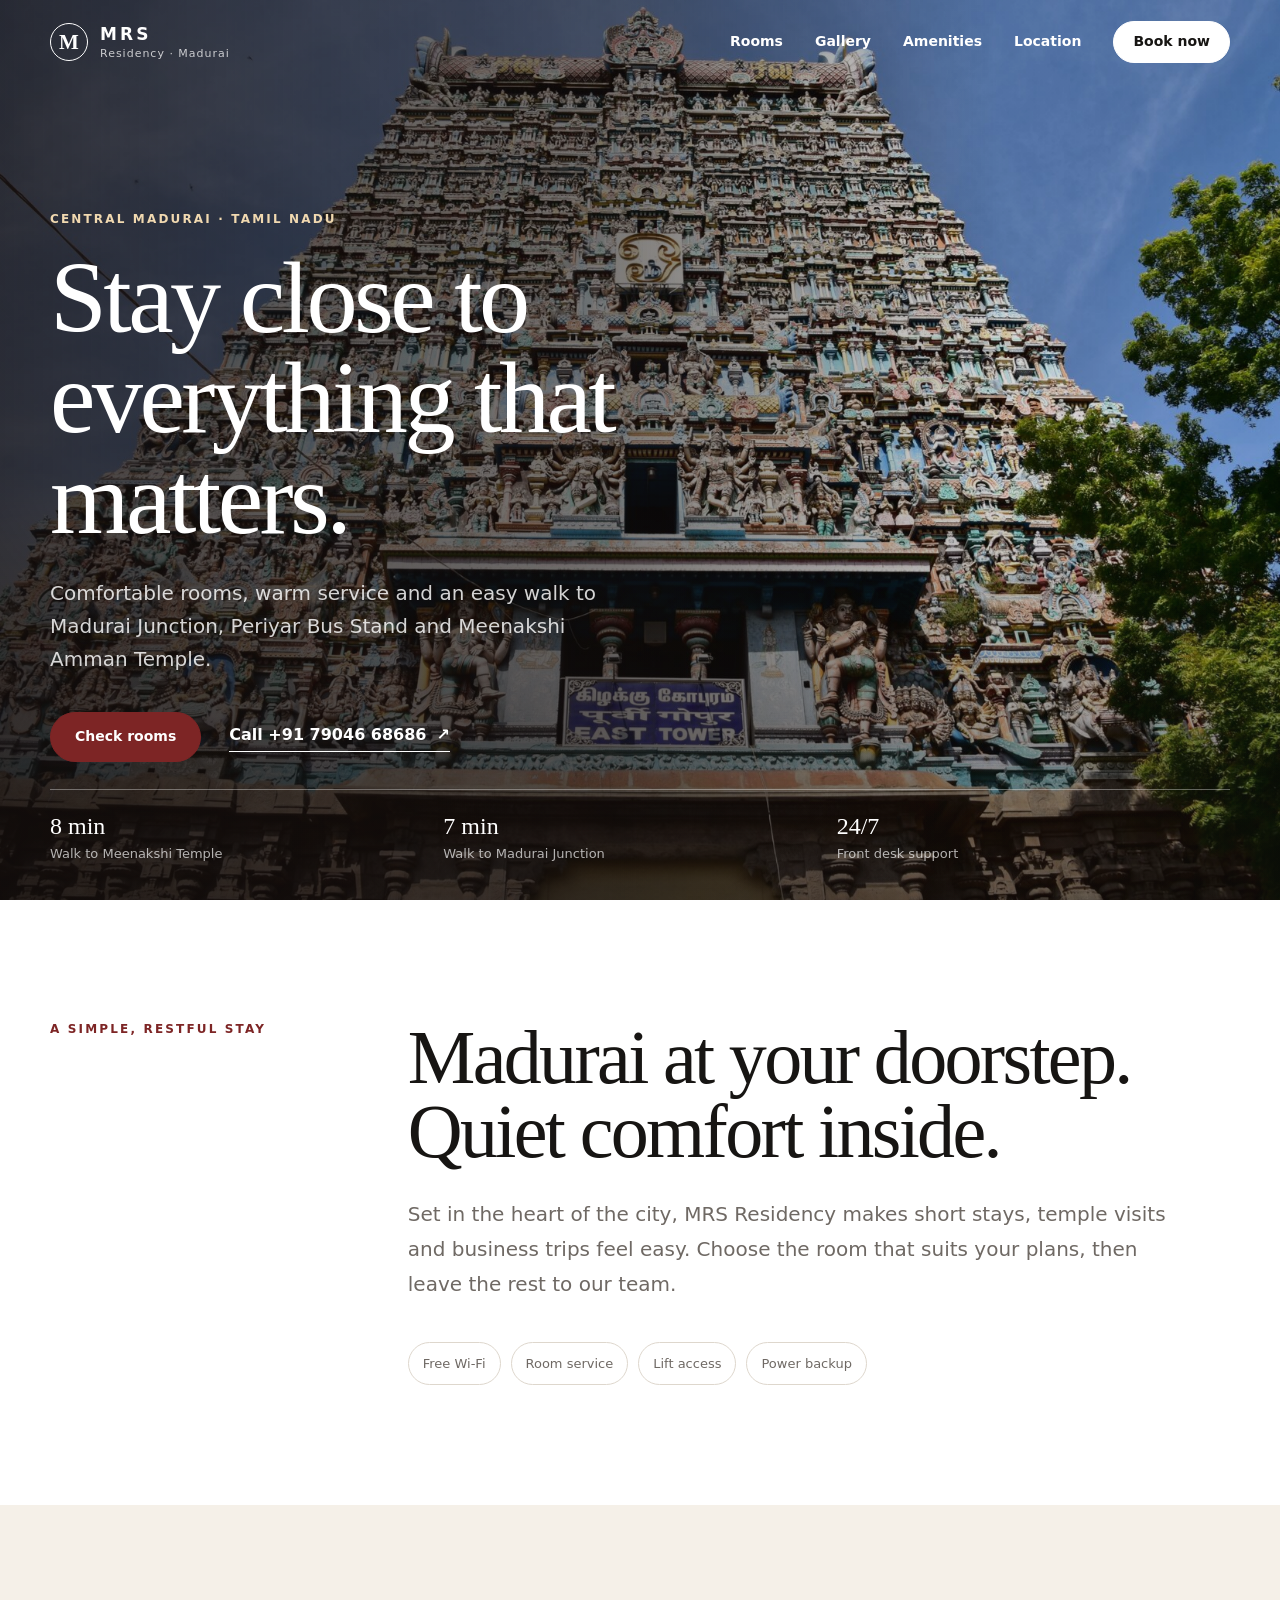
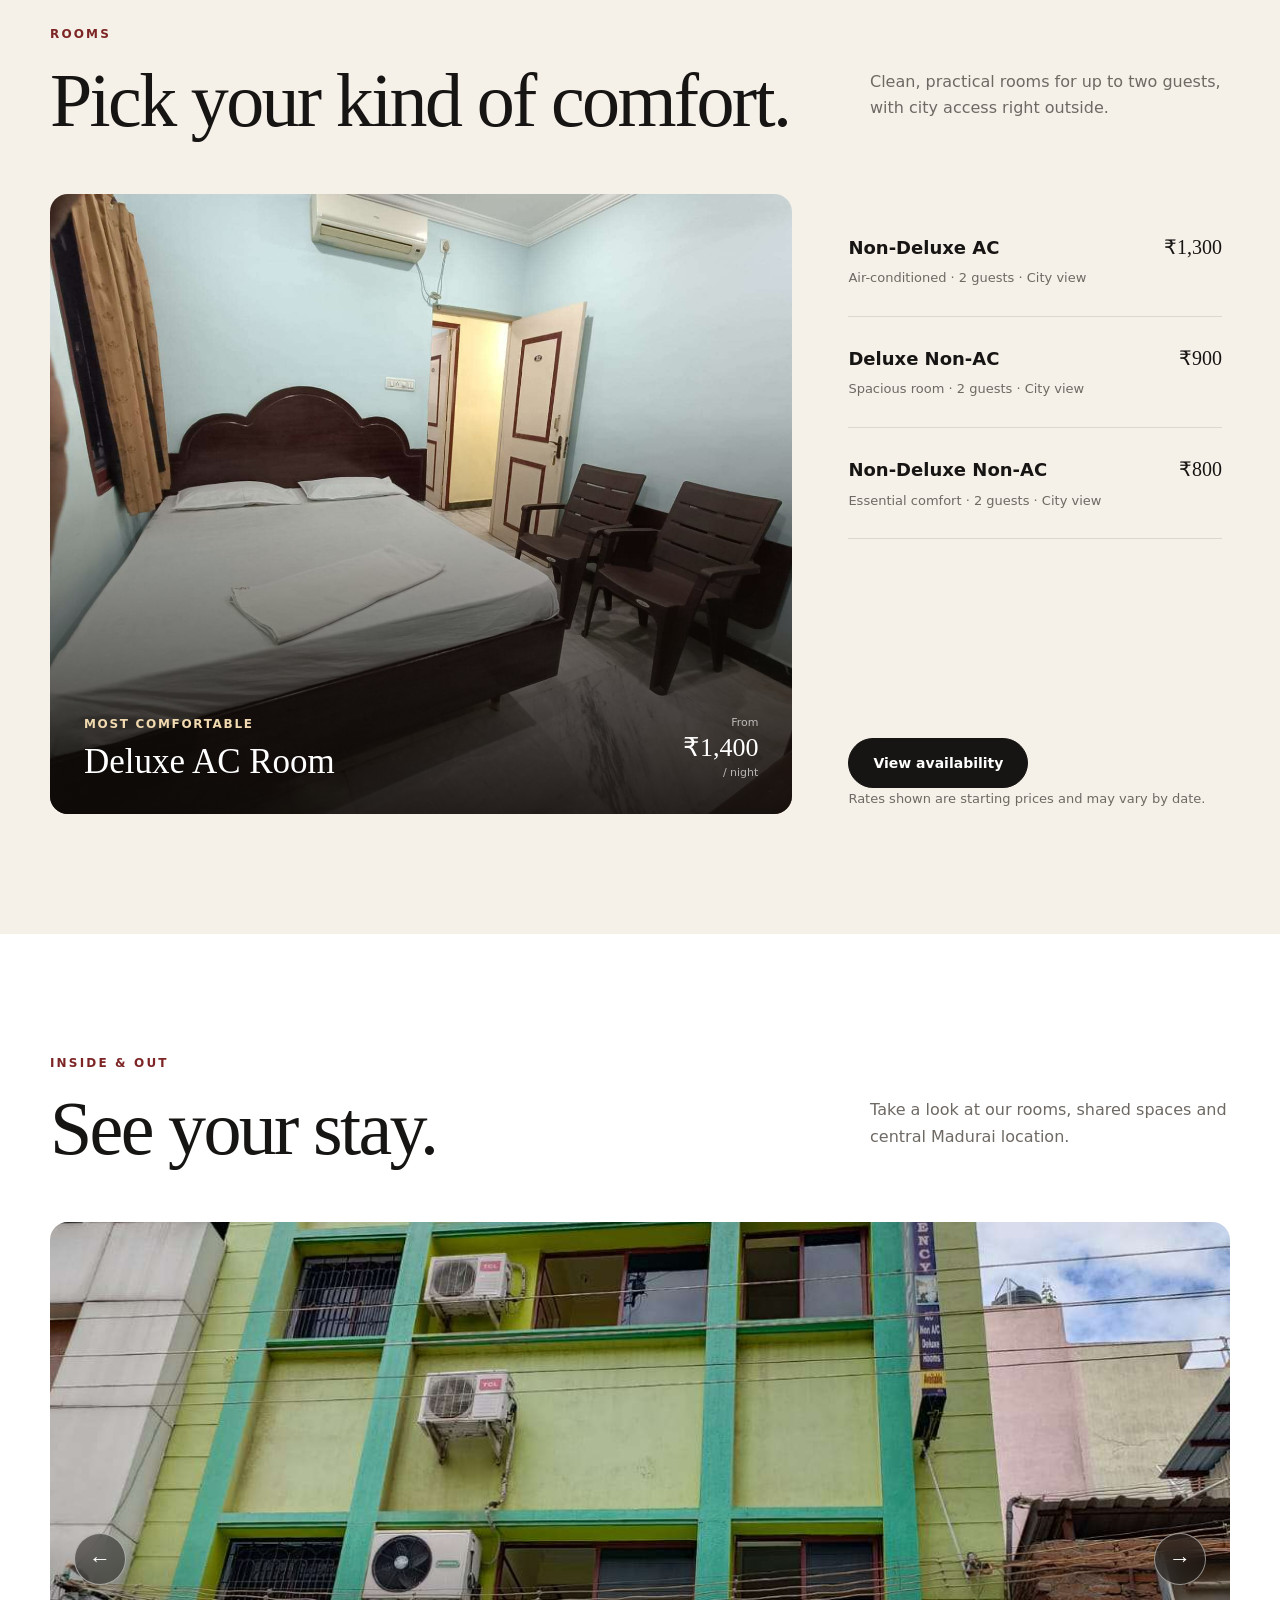
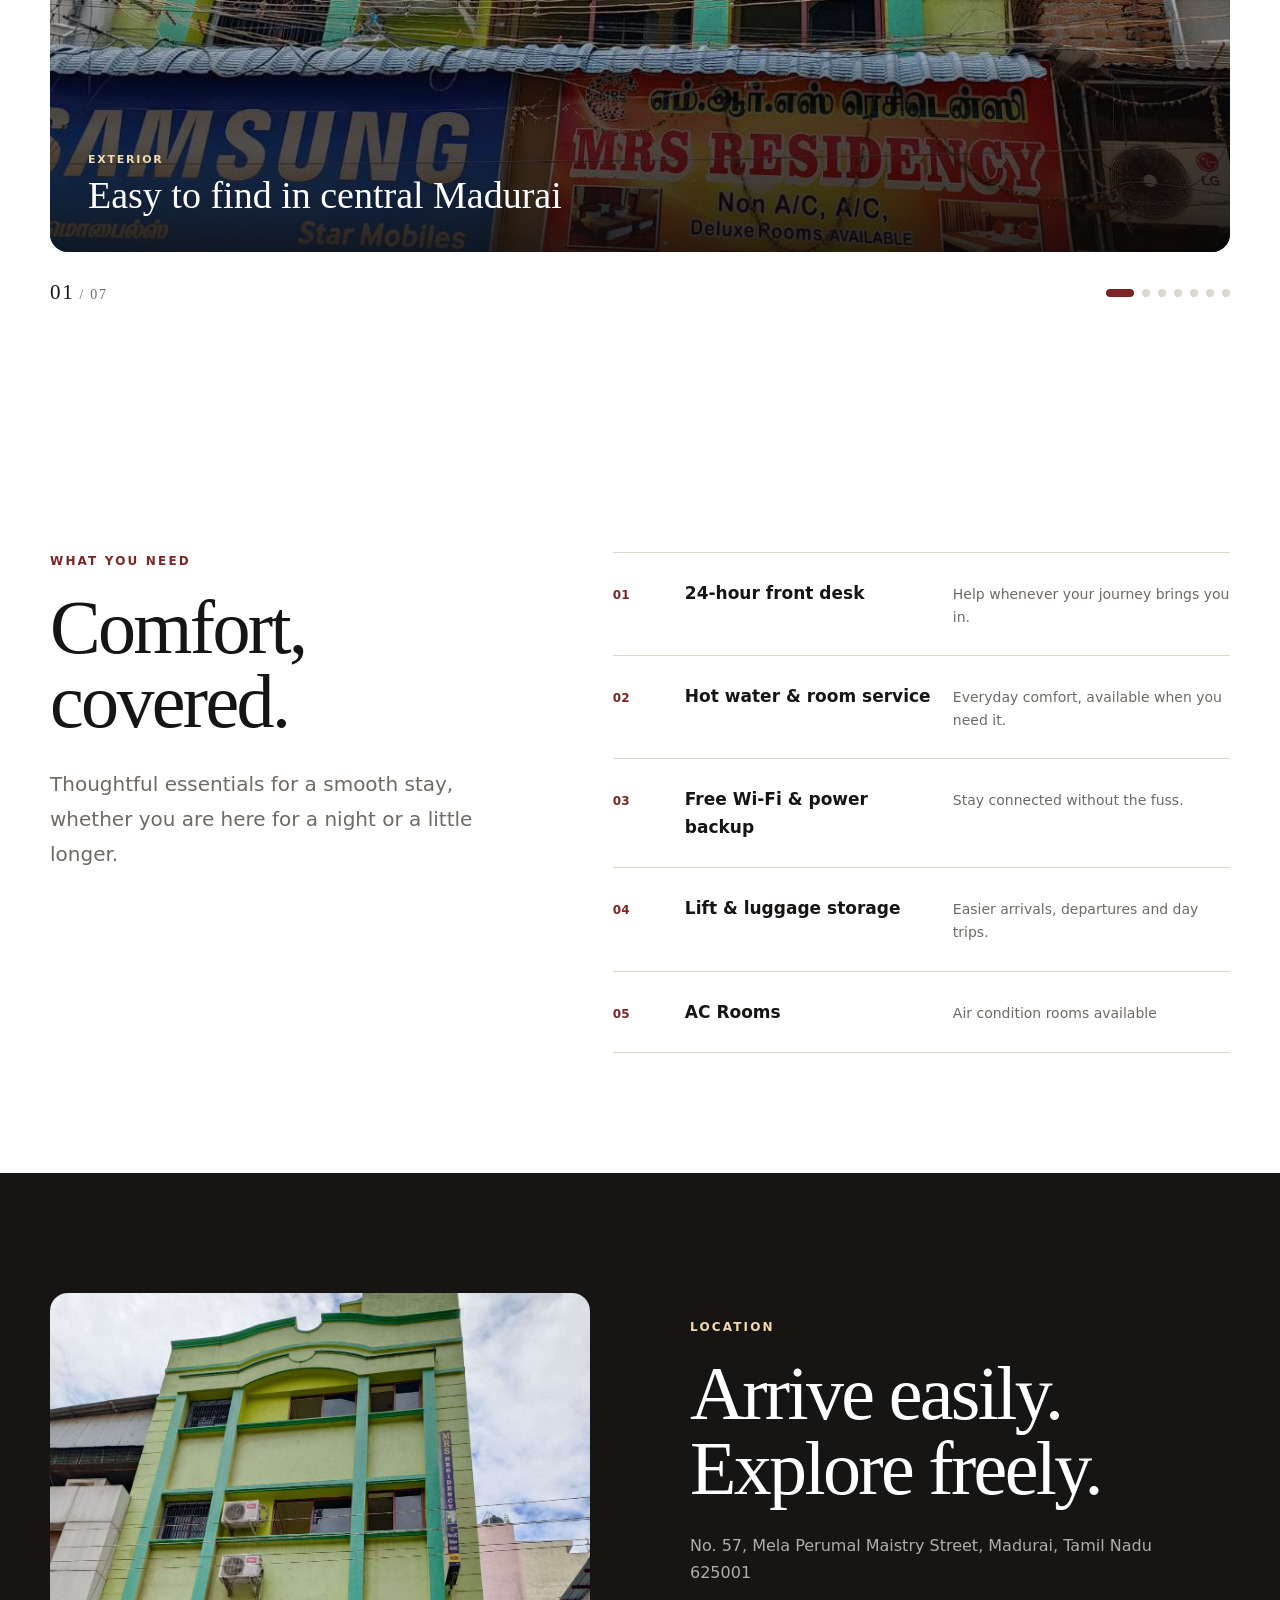
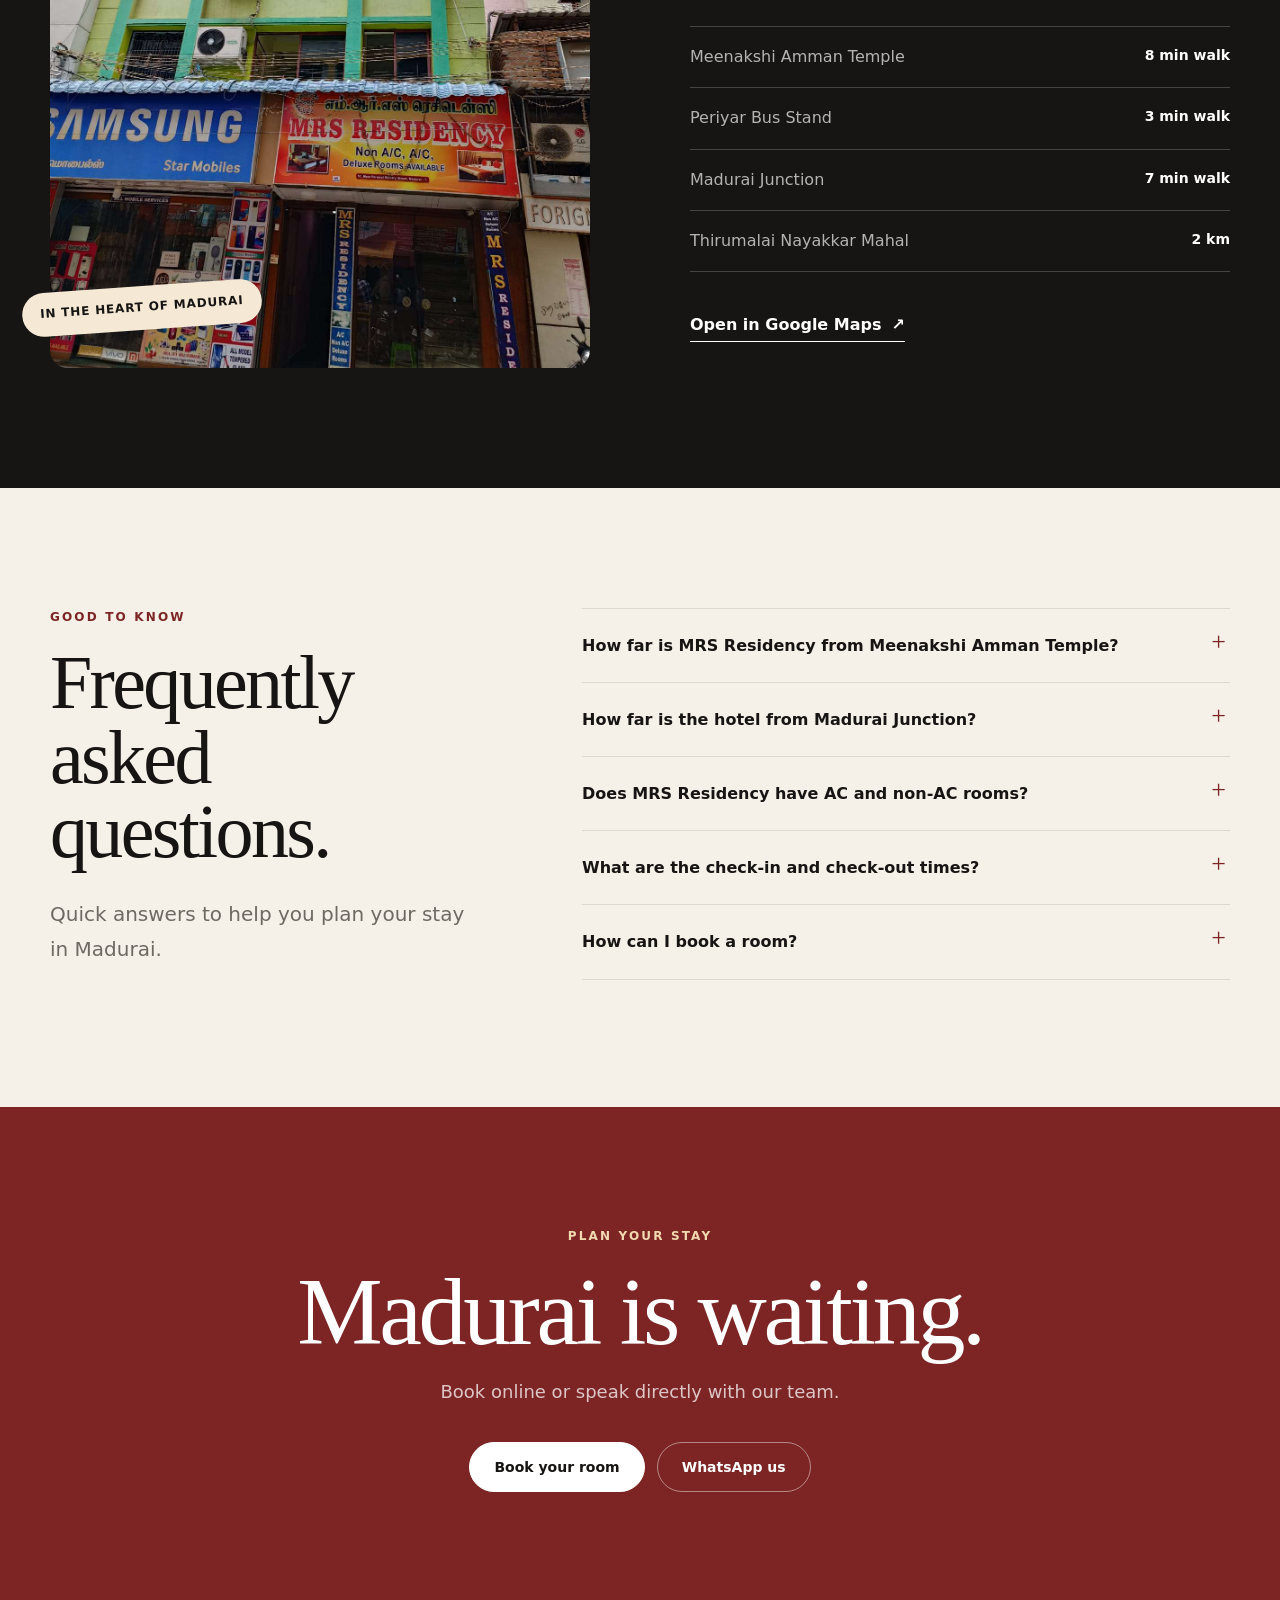
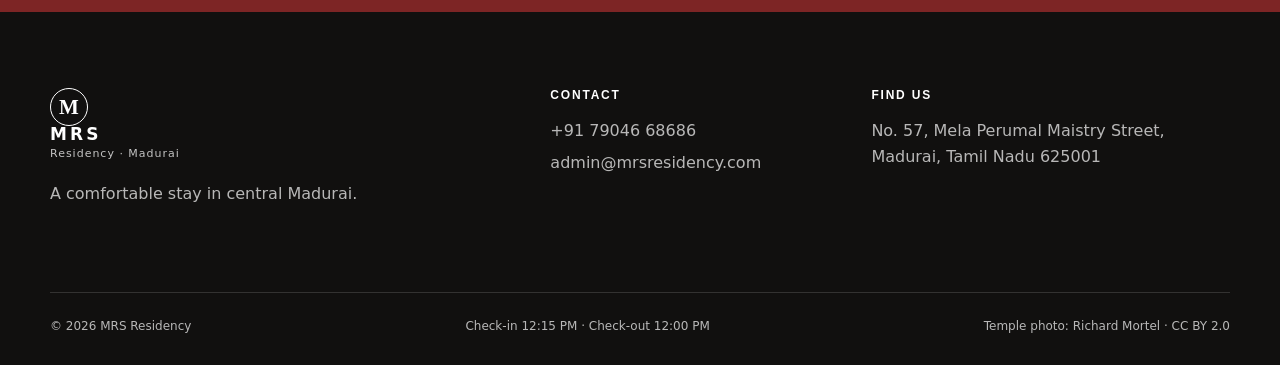
==== commit 4cf70749: "Fix homepage validation and accessibility semantics" ====
--- a/index.html
+++ b/index.html
@@ -15,7 +15,7 @@
   <link rel="alternate" hreflang="en-IN" href="https://www.mrsresidency.com/">
   <link rel="alternate" hreflang="x-default" href="https://www.mrsresidency.com/">
   <link rel="stylesheet" href="styles.css">
-  <link rel="icon" type="image/svg+xml" href="data:image/svg+xml,%3Csvg xmlns='http://www.w3.org/2000/svg' viewBox='0 0 64 64'%3E%3Crect width='64' height='64' rx='14' fill='%237d2525'/%3E%3Cpath d='M14 45V19h7l11 15 11-15h7v26h-8V31L32 44 22 31v14z' fill='%23f6e9cd'/%3E%3C/svg%3E">
+  <link rel="icon" type="image/svg+xml" href="data:image/svg+xml,%3Csvg%20xmlns='http://www.w3.org/2000/svg'%20viewBox='0%200%2064%2064'%3E%3Crect%20width='64'%20height='64'%20rx='14'%20fill='%237d2525'/%3E%3Cpath%20d='M14%2045V19h7l11%2015%2011-15h7v26h-8V31L32%2044%2022%2031v14z'%20fill='%23f6e9cd'/%3E%3C/svg%3E">
   <meta property="og:type" content="website">
   <meta property="og:site_name" content="MRS Residency">
   <meta property="og:locale" content="en_IN">
@@ -132,10 +132,10 @@
           <a class="text-link light" href="tel:+917904668686">Call +91 79046 68686 <span aria-hidden="true">↗</span></a>
         </div>
       </div>
-      <div class="container quick-facts" aria-label="Hotel highlights">
-        <div><strong>8 min</strong><span>Walk to Meenakshi Temple</span></div>
-        <div><strong>7 min</strong><span>Walk to Madurai Junction</span></div>
-        <div><strong>24/7</strong><span>Front desk support</span></div>
+      <div class="container quick-facts" role="list" aria-label="Hotel highlights">
+        <div role="listitem"><strong>8 min</strong><span>Walk to Meenakshi Temple</span></div>
+        <div role="listitem"><strong>7 min</strong><span>Walk to Madurai Junction</span></div>
+        <div role="listitem"><strong>24/7</strong><span>Front desk support</span></div>
       </div>
     </section>
 
@@ -145,8 +145,8 @@
         <div class="reveal">
           <h2>Madurai at your doorstep.<br>Quiet comfort inside.</h2>
           <p class="lead">Set in the heart of the city, MRS Residency makes short stays, temple visits and business trips feel easy. Choose the room that suits your plans, then leave the rest to our team.</p>
-          <div class="mini-amenities" aria-label="Popular amenities">
-            <span>Free Wi-Fi</span><span>Room service</span><span>Lift access</span><span>Power backup</span>
+          <div class="mini-amenities" role="list" aria-label="Popular amenities">
+            <span role="listitem">Free Wi-Fi</span><span role="listitem">Room service</span><span role="listitem">Lift access</span><span role="listitem">Power backup</span>
           </div>
         </div>
       </div>
@@ -243,7 +243,7 @@
           </button>
           <div class="carousel-footer">
             <p class="carousel-count" aria-live="polite"><span data-carousel-current>01</span> / <span data-carousel-total>07</span></p>
-            <div class="carousel-dots" data-carousel-dots aria-label="Choose a photo"></div>
+            <div class="carousel-dots" data-carousel-dots role="group" aria-label="Choose a photo"></div>
           </div>
         </div>
       </div>
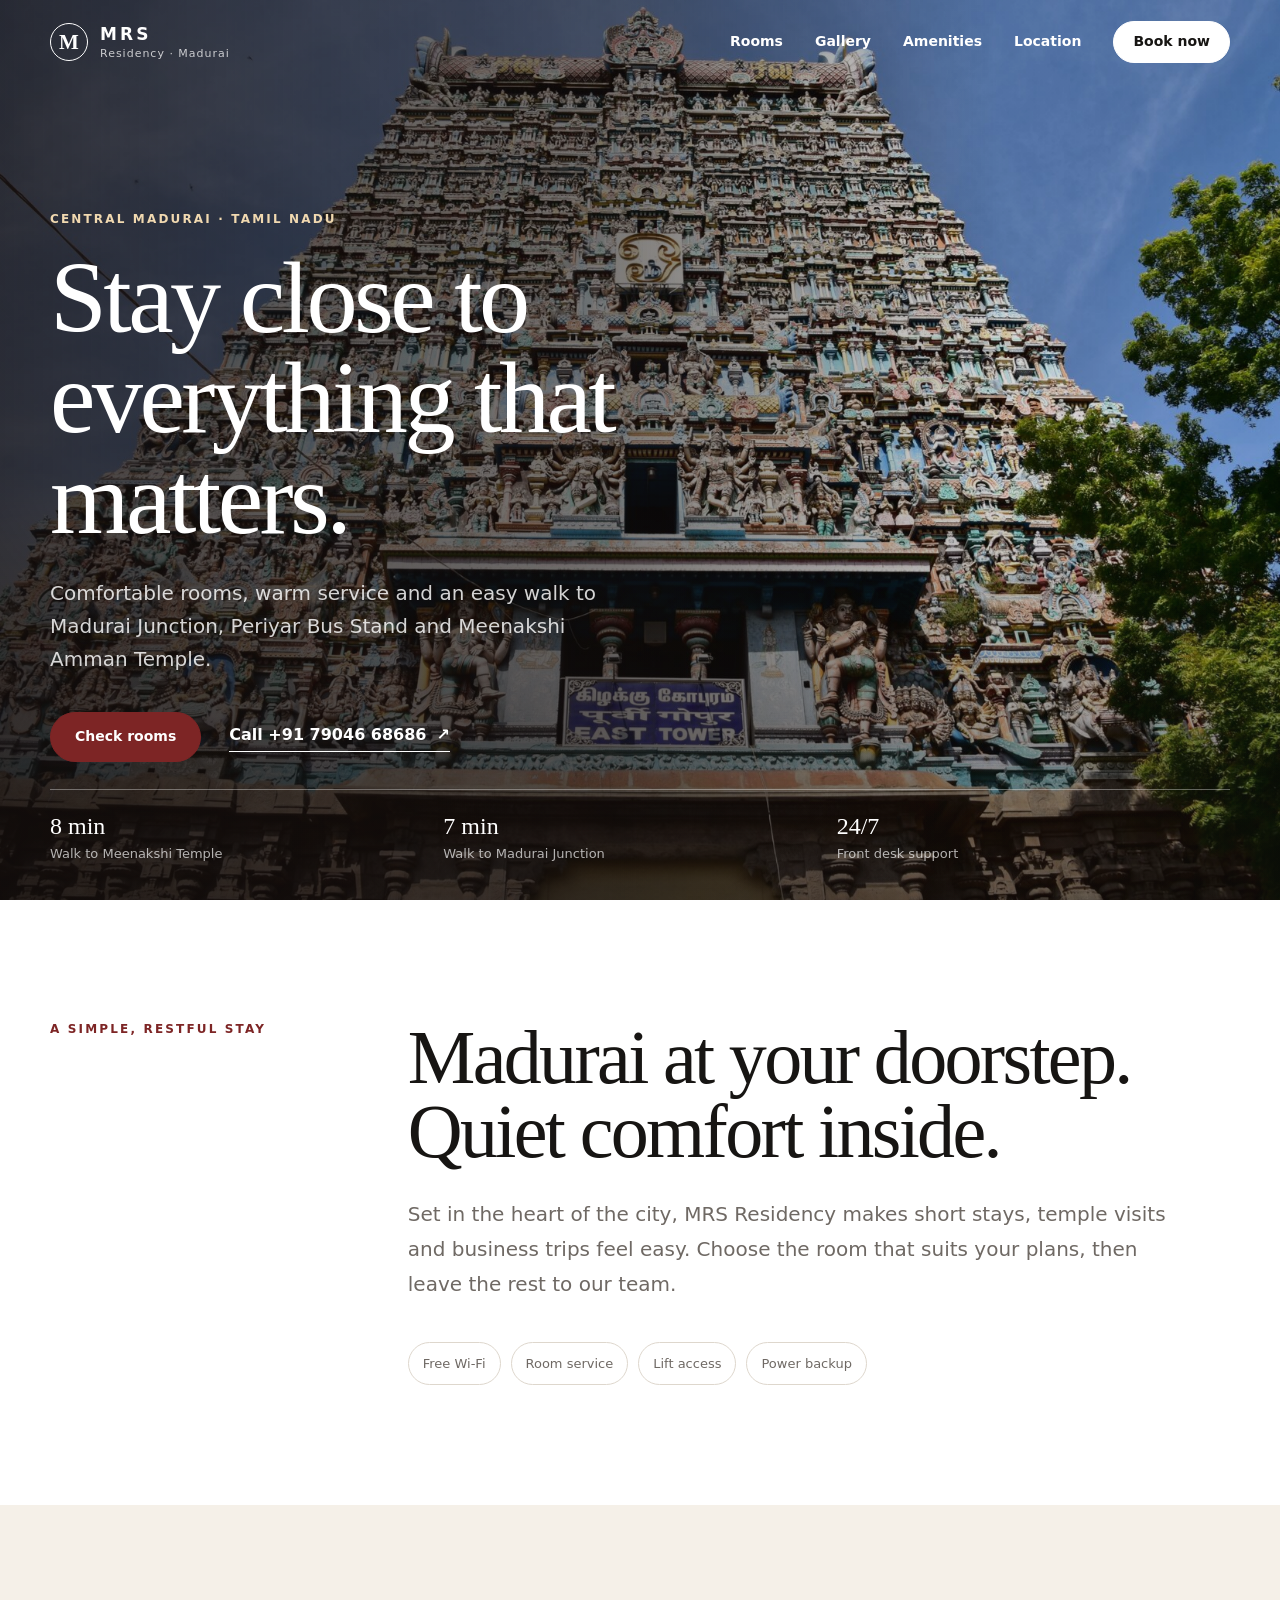
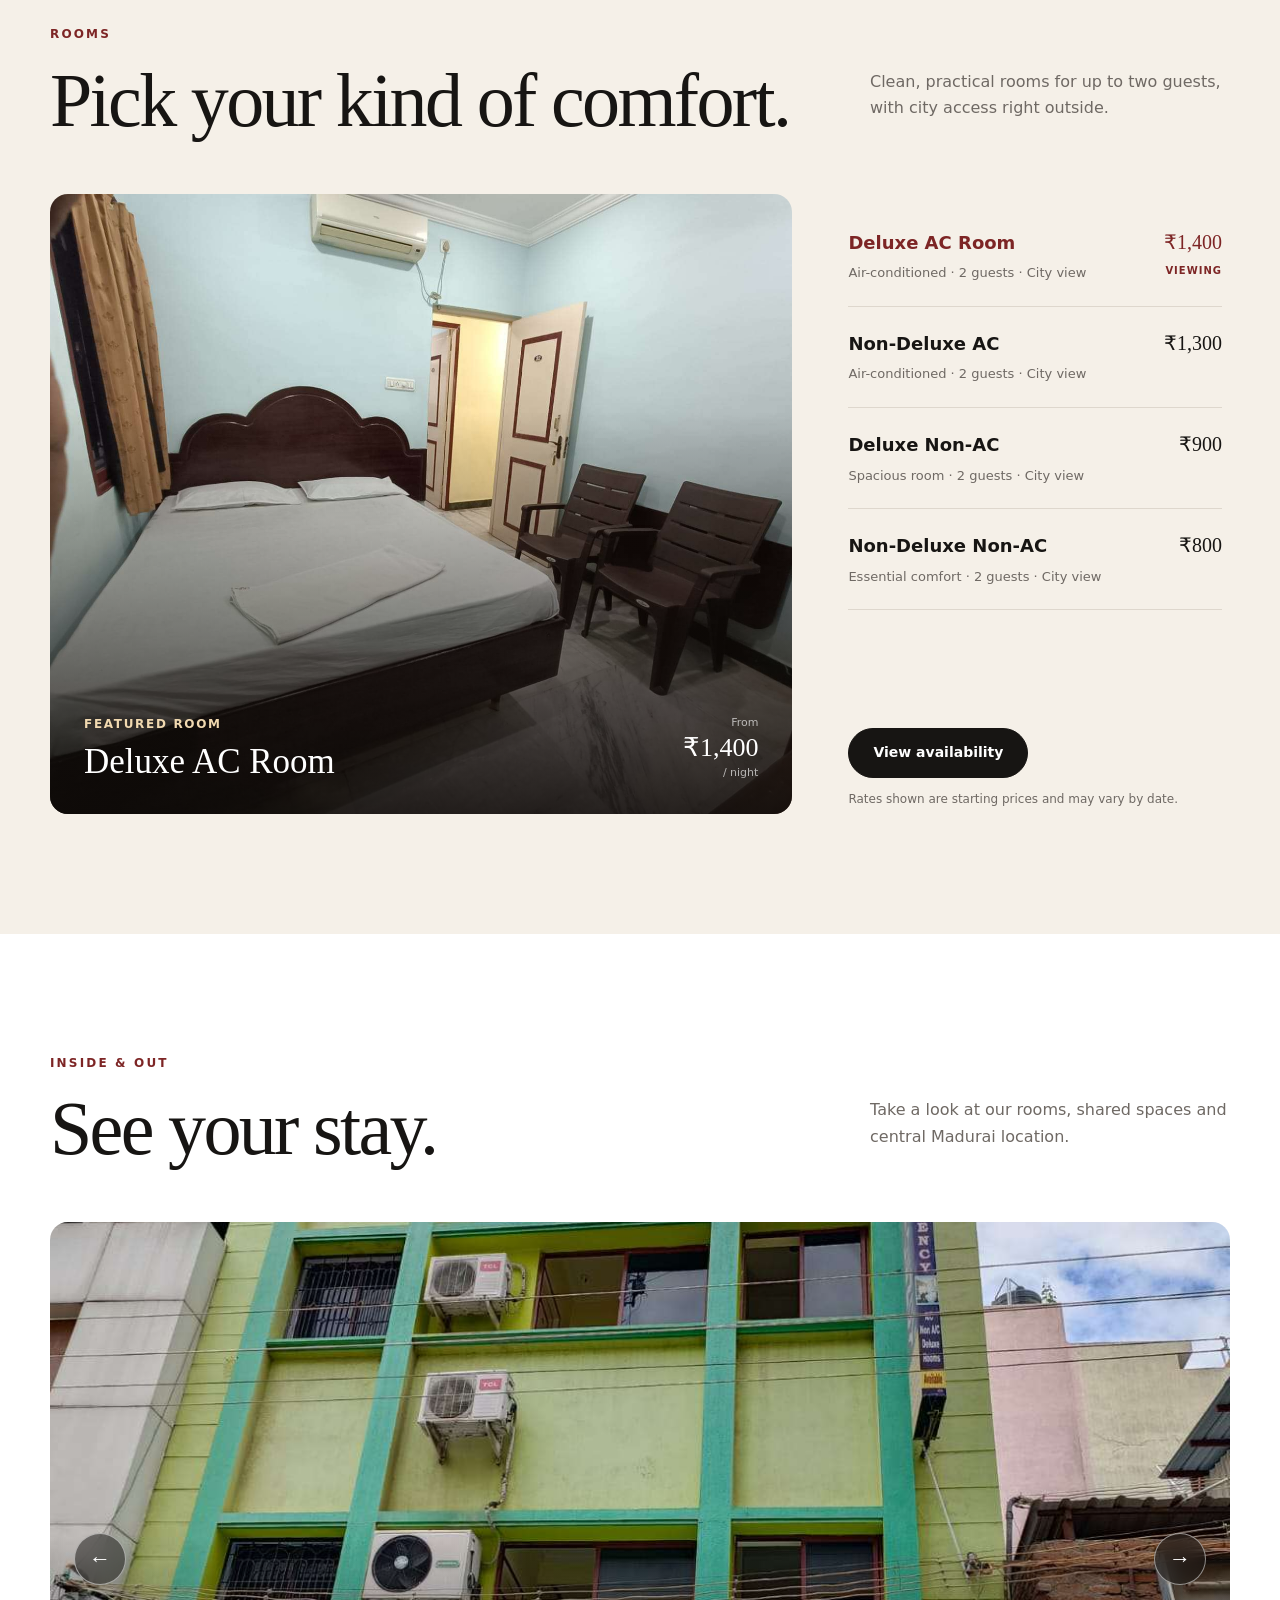
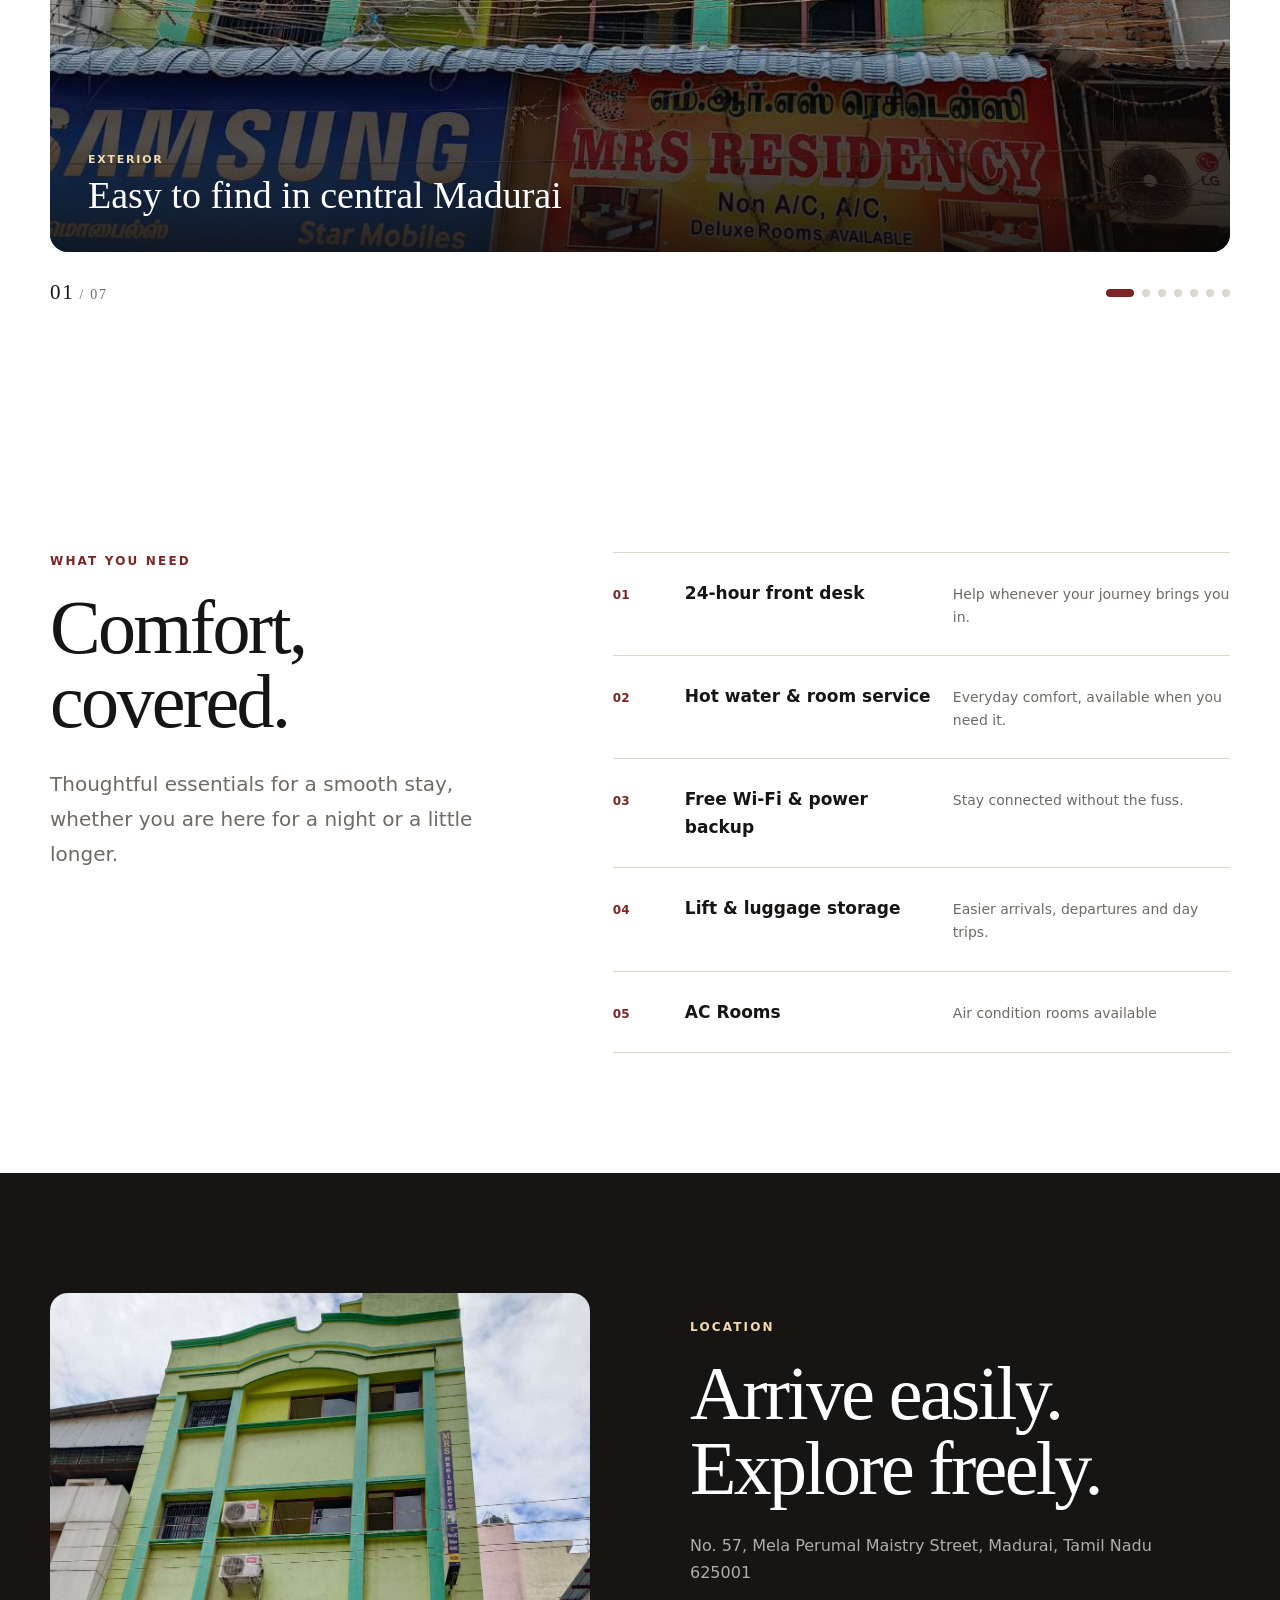
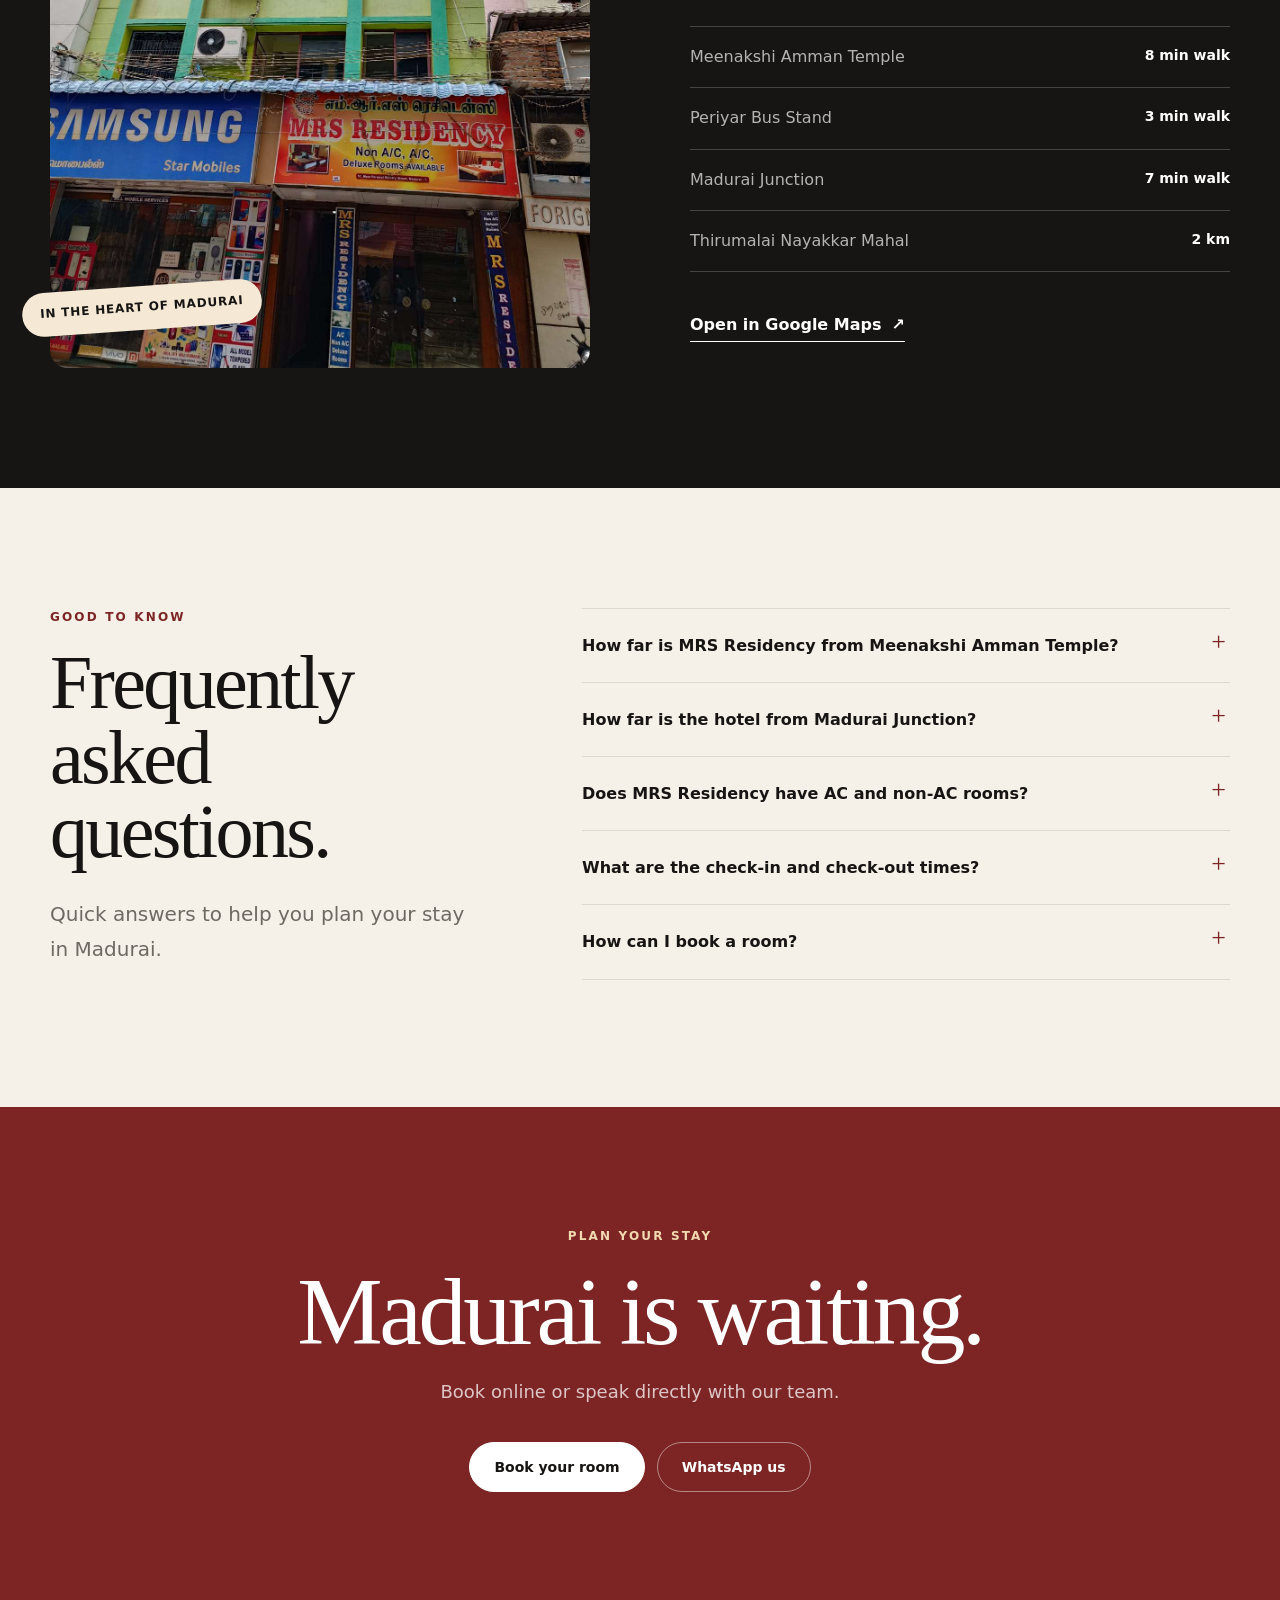
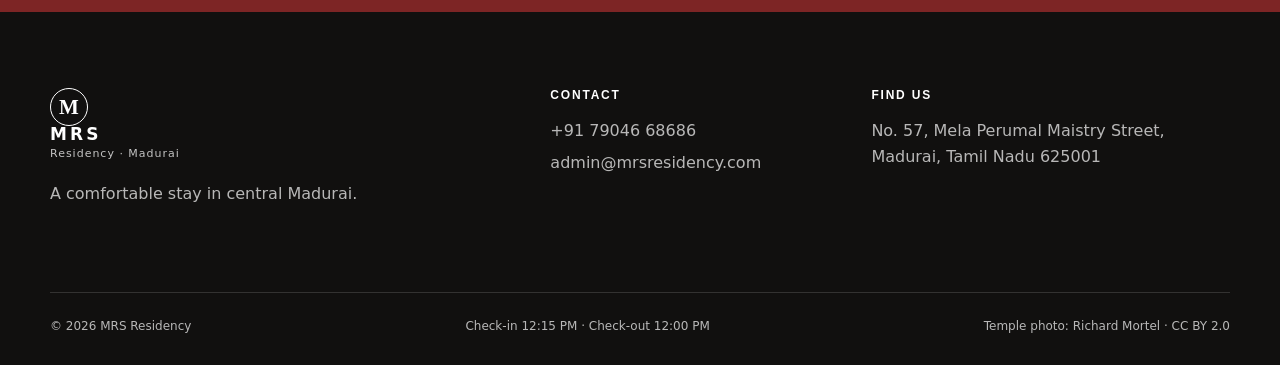
==== commit 0f9bb89f: "Make room cards update the room preview" ====
--- a/index.html
+++ b/index.html
@@ -164,7 +164,7 @@
         <div class="room-layout">
           <article class="room-feature reveal">
             <img src="assets/images/IMG-20230507-WA0012.jpg" alt="Deluxe air-conditioned double room at MRS Residency" width="1600" height="1200" loading="lazy">
-            <div class="room-feature-copy">
+            <div class="room-feature-copy" aria-live="polite">
               <div>
                 <p class="room-label">Most comfortable</p>
                 <h3>Deluxe AC Room</h3>
--- a/styles.css
+++ b/styles.css
@@ -92,9 +92,19 @@
 .room-price strong { font: 500 26px/1.2 Georgia, serif; }
 .room-list { padding: 12px 8px 4px 28px; display: flex; flex-direction: column; }
 .room-list article { padding: 27px 0; display: flex; justify-content: space-between; gap: 20px; border-bottom: 1px solid var(--line); }
-.room-list h3 { margin-bottom: 5px; font-size: 18px; }
-.room-list p { margin: 0; color: var(--muted); font-size: 13px; }
+.room-list article h3 { margin-bottom: 5px; font-size: 18px; }
+.room-list article p { margin: 0; color: var(--muted); font-size: 13px; }
 .room-list article > strong { white-space: nowrap; font: 500 20px/1.4 Georgia, serif; }
+.room-option { width: 100%; padding: 22px 0; display: flex; justify-content: space-between; gap: 20px; border: 0; border-bottom: 1px solid var(--line); color: inherit; background: transparent; font: inherit; text-align: left; cursor: pointer; transition: color .2s ease, padding .2s ease; }
+.room-option:hover { padding-left: 8px; color: var(--brand); }
+.room-option:focus-visible { outline: 3px solid var(--gold); outline-offset: 4px; }
+.room-option[aria-pressed="true"] { color: var(--brand); }
+.room-option-name, .room-option-description, .room-option-rate { display: block; }
+.room-option-name { margin-bottom: 5px; font-size: 18px; }
+.room-option-description { color: var(--muted); font-size: 13px; }
+.room-option-rate { white-space: nowrap; text-align: right; }
+.room-option-rate > strong { display: block; font: 500 20px/1.4 Georgia, serif; }
+.room-option-rate small { color: var(--brand); font-size: 10px; font-weight: 800; letter-spacing: .1em; text-transform: uppercase; }
 .room-list .button { margin-top: auto; }
 .rate-note { margin: 12px 0 0; color: var(--muted); font-size: 12px; }
 
